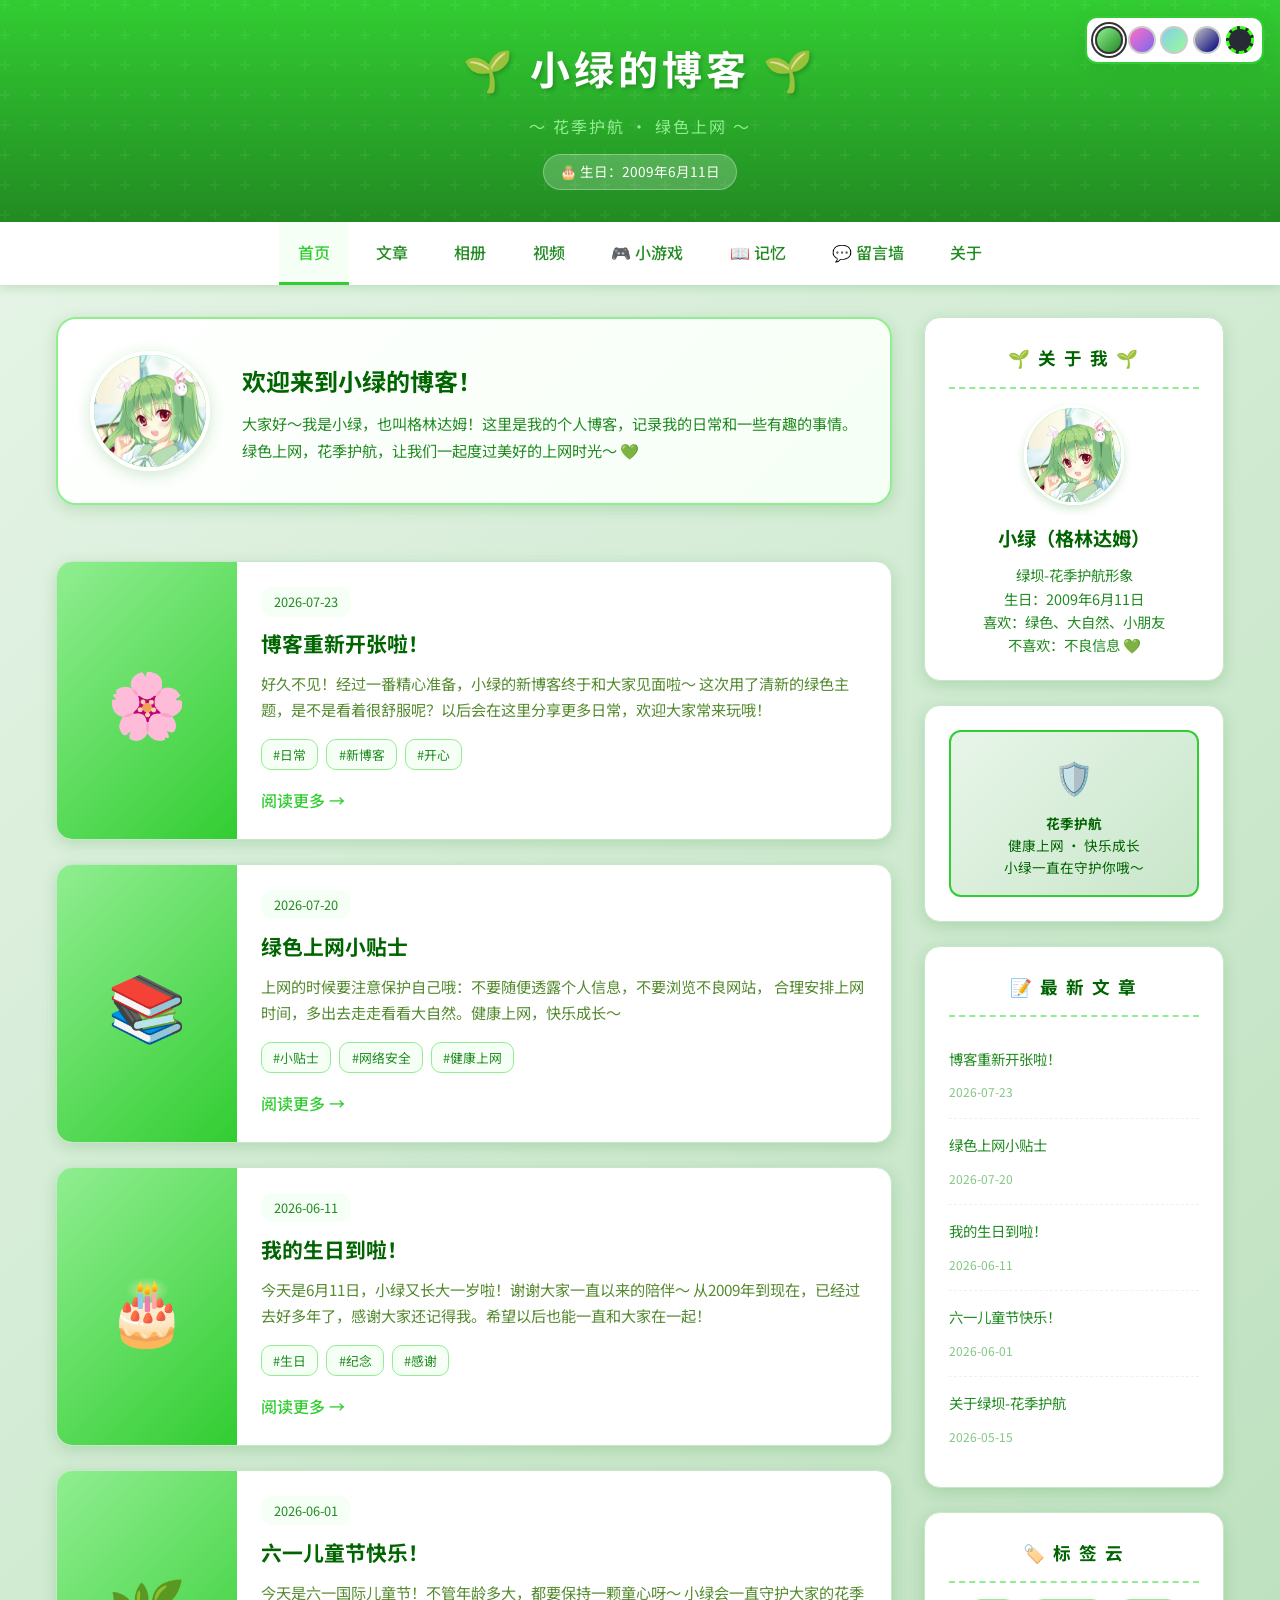
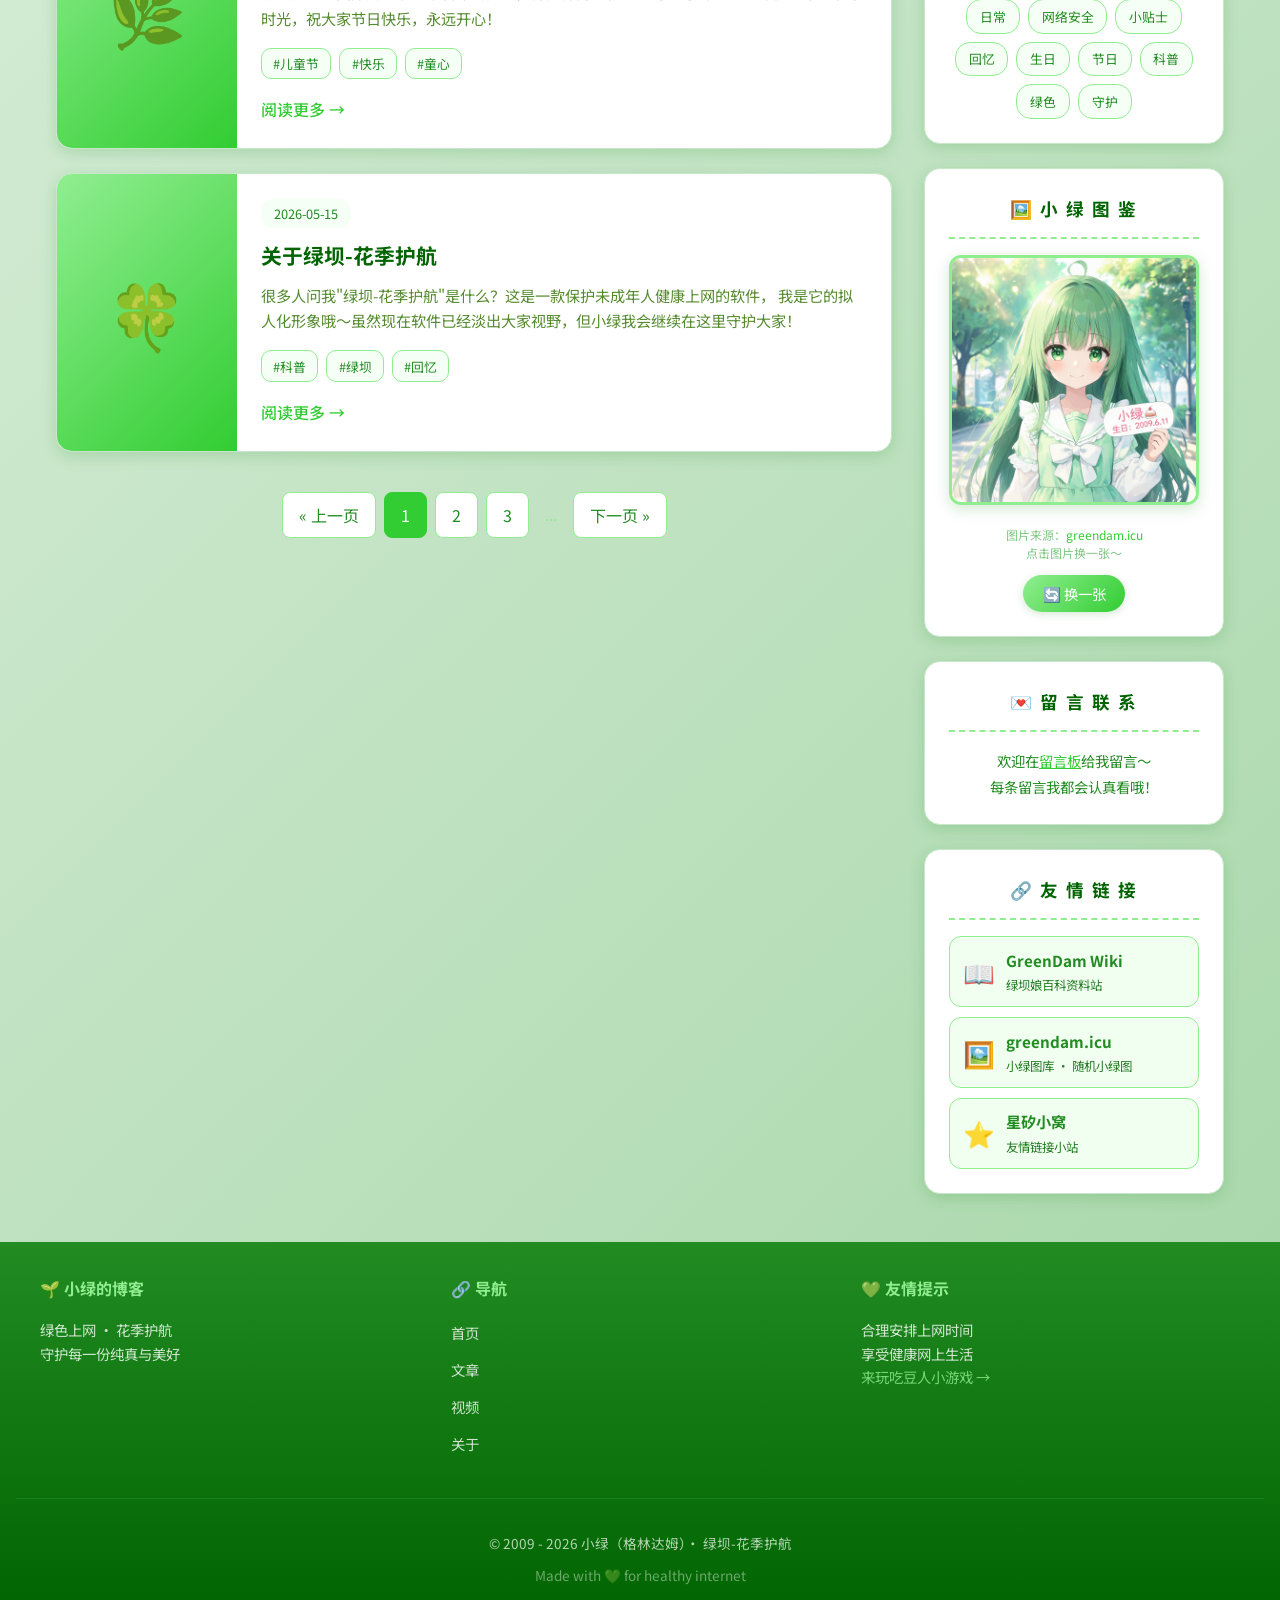
==== index.html @ 3784a228 "feat: 首页新增友情链接板块（GreenDam Wiki / greendam.icu / 星矽小窝） - index.html 侧栏新增「🔗 友情链接」widget，卡片式展示（图标+名称+简介" ====
<!DOCTYPE html>
<html lang="zh-CN">
<head>
    <meta charset="UTF-8">
    <meta name="viewport" content="width=device-width, initial-scale=1.0">
    <title>小绿的博客 - 花季护航</title>
    <link rel="preconnect" href="https://fonts.googleapis.com">
    <link rel="preconnect" href="https://fonts.gstatic.com" crossorigin>
    <link href="https://fonts.googleapis.com/css2?family=Noto+Sans+SC:wght@400;500;700&display=swap" rel="stylesheet">
    <link rel="stylesheet" href="css/style.css">
    <link rel="stylesheet" href="css/themes.css">
    <link rel="icon" href="data:image/svg+xml,<svg xmlns=%22http://www.w3.org/2000/svg%22 viewBox=%220 0 100 100%22><text y=%22.9em%22 font-size=%2290%22>🌱</text></svg>">
</head>
<body>
    <!-- 飘落叶子 -->
    <div class="leaves" id="leaves"></div>

    <!-- 头部 -->
    <header class="header">
        <div class="logo-container">
            <h1 class="logo-text">🌱 小绿的博客 🌱</h1>
            <p class="logo-sub">～ 花季护航 · 绿色上网 ～</p>
            <div class="birthday-badge">🎂 生日：2009年6月11日</div>
        </div>
    </header>

    <!-- 导航栏 -->
    <nav class="navbar" id="navbar">
        <div class="nav-container">
            <ul id="main-navbar">
                <li v-for="item in list" :key="item.id">
                    <a :href="item.url" :class="{ active: item.url === currentPage }" v-text ="item.title">加载中......</a>
                </li>
            </ul>
        </div>
    </nav>

    <!-- 主内容区 -->
    <main class="main-container">
        <div class="content">
            <!-- 欢迎横幅 -->
            <div class="welcome-banner">
                <div class="xiaolu-avatar">
                    <img src="img/xiaolu_avatar.jpg" alt="小绿头像" style="width: 100%; height: 100%; border-radius: 50%; object-fit: cover;">
                </div>
                <div class="welcome-text">
                    <h2>欢迎来到小绿的博客！</h2>
                    <p>大家好～我是小绿，也叫格林达姆！这里是我的个人博客，记录我的日常和一些有趣的事情。绿色上网，花季护航，让我们一起度过美好的上网时光～ <span class="heart">💚</span></p>
                </div>
            </div>

            <!-- 文章列表 -->
            <article class="post-card">
                <div class="post-thumbnail">🌸</div>
                <div class="post-content">
                    <span class="post-date">2026-07-23</span>
                    <h2 class="post-title">博客重新开张啦！</h2>
                    <p class="post-excerpt">
                        好久不见！经过一番精心准备，小绿的新博客终于和大家见面啦～
                        这次用了清新的绿色主题，是不是看着很舒服呢？以后会在这里分享更多日常，欢迎大家常来玩哦！
                    </p>
                    <div class="post-tags">
                        <span class="tag">#日常</span>
                        <span class="tag">#新博客</span>
                        <span class="tag">#开心</span>
                    </div>
                    <a href="articles.html" class="read-more">阅读更多 →</a>
                </div>
            </article>

            <article class="post-card">
                <div class="post-thumbnail">📚</div>
                <div class="post-content">
                    <span class="post-date">2026-07-20</span>
                    <h2 class="post-title">绿色上网小贴士</h2>
                    <p class="post-excerpt">
                        上网的时候要注意保护自己哦：不要随便透露个人信息，不要浏览不良网站，
                        合理安排上网时间，多出去走走看看大自然。健康上网，快乐成长～
                    </p>
                    <div class="post-tags">
                        <span class="tag">#小贴士</span>
                        <span class="tag">#网络安全</span>
                        <span class="tag">#健康上网</span>
                    </div>
                    <a href="articles.html" class="read-more">阅读更多 →</a>
                </div>
            </article>

            <article class="post-card">
                <div class="post-thumbnail">🎂</div>
                <div class="post-content">
                    <span class="post-date">2026-06-11</span>
                    <h2 class="post-title">我的生日到啦！</h2>
                    <p class="post-excerpt">
                        今天是6月11日，小绿又长大一岁啦！谢谢大家一直以来的陪伴～
                        从2009年到现在，已经过去好多年了，感谢大家还记得我。希望以后也能一直和大家在一起！
                    </p>
                    <div class="post-tags">
                        <span class="tag">#生日</span>
                        <span class="tag">#纪念</span>
                        <span class="tag">#感谢</span>
                    </div>
                    <a href="articles.html" class="read-more">阅读更多 →</a>
                </div>
            </article>

            <article class="post-card">
                <div class="post-thumbnail">🌿</div>
                <div class="post-content">
                    <span class="post-date">2026-06-01</span>
                    <h2 class="post-title">六一儿童节快乐！</h2>
                    <p class="post-excerpt">
                        今天是六一国际儿童节！不管年龄多大，都要保持一颗童心呀～
                        小绿会一直守护大家的花季时光，祝大家节日快乐，永远开心！
                    </p>
                    <div class="post-tags">
                        <span class="tag">#儿童节</span>
                        <span class="tag">#快乐</span>
                        <span class="tag">#童心</span>
                    </div>
                    <a href="articles.html" class="read-more">阅读更多 →</a>
                </div>
            </article>

            <article class="post-card">
                <div class="post-thumbnail">🍀</div>
                <div class="post-content">
                    <span class="post-date">2026-05-15</span>
                    <h2 class="post-title">关于绿坝-花季护航</h2>
                    <p class="post-excerpt">
                        很多人问我"绿坝-花季护航"是什么？这是一款保护未成年人健康上网的软件，
                        我是它的拟人化形象哦～虽然现在软件已经淡出大家视野，但小绿我会继续在这里守护大家！
                    </p>
                    <div class="post-tags">
                        <span class="tag">#科普</span>
                        <span class="tag">#绿坝</span>
                        <span class="tag">#回忆</span>
                    </div>
                    <a href="articles.html" class="read-more">阅读更多 →</a>
                </div>
            </article>

            <!-- 分页 -->
            <div class="pagination">
                <a href="articles.html" class="page-link">« 上一页</a>
                <a href="articles.html" class="page-link active">1</a>
                <a href="articles.html" class="page-link">2</a>
                <a href="articles.html" class="page-link">3</a>
                <span class="page-dots">...</span>
                <a href="articles.html" class="page-link">下一页 »</a>
            </div>
        </div>

        <!-- 侧边栏 -->
        <aside class="sidebar">
            <!-- 个人信息 -->
            <div class="sidebar-widget">
                <h3 class="widget-title">🌱 关 于 我 🌱</h3>
                <div class="profile-avatar">
                    <img src="img/xiaolu_avatar.jpg" alt="小绿头像" style="width: 100%; height: 100%; border-radius: 50%; object-fit: cover;">
                </div>
                <p class="profile-name">小绿（格林达姆）</p>
                <p class="profile-bio">
                    绿坝-花季护航形象<br>
                    生日：2009年6月11日<br>
                    喜欢：绿色、大自然、小朋友<br>
                    不喜欢：不良信息 <span class="heart">💚</span>
                </p>
            </div>

            <!-- 花季护航提示 -->
            <div class="sidebar-widget">
                <div class="guardian-box">
                    <div class="icon">🛡️</div>
                    <p>
                        <strong>花季护航</strong><br>
                        健康上网 · 快乐成长<br>
                        小绿一直在守护你哦～
                    </p>
                </div>
            </div>

            <!-- 最新文章 -->
            <div class="sidebar-widget">
                <h3 class="widget-title">📝 最 新 文 章</h3>
                <ul class="latest-posts">
                    <li>
                        <a href="articles.html">博客重新开张啦！</a>
                        <span class="latest-date">2026-07-23</span>
                    </li>
                    <li>
                        <a href="articles.html">绿色上网小贴士</a>
                        <span class="latest-date">2026-07-20</span>
                    </li>
                    <li>
                        <a href="articles.html">我的生日到啦！</a>
                        <span class="latest-date">2026-06-11</span>
                    </li>
                    <li>
                        <a href="articles.html">六一儿童节快乐！</a>
                        <span class="latest-date">2026-06-01</span>
                    </li>
                    <li>
                        <a href="articles.html">关于绿坝-花季护航</a>
                        <span class="latest-date">2026-05-15</span>
                    </li>
                </ul>
            </div>

            <!-- 标签云 -->
            <div class="sidebar-widget">
                <h3 class="widget-title">🏷️ 标 签 云</h3>
                <div class="tag-cloud">
                    <a href="articles.html" class="tag-item">日常</a>
                    <a href="articles.html" class="tag-item">网络安全</a>
                    <a href="articles.html" class="tag-item">小贴士</a>
                    <a href="articles.html" class="tag-item">回忆</a>
                    <a href="articles.html" class="tag-item">生日</a>
                    <a href="articles.html" class="tag-item">节日</a>
                    <a href="articles.html" class="tag-item">科普</a>
                    <a href="gallery.html" class="tag-item">绿色</a>
                    <a href="about.html" class="tag-item">守护</a>
                </div>
            </div>

            <!-- 随机小绿图片 -->
            <div class="sidebar-widget">
                <h3 class="widget-title">🖼️ 小 绿 图 鉴</h3>
                <div class="random-image-container">
                    <img id="randomXiaoluImage" src="img/gallery/xiaolu_avatar.jpg" alt="随机小绿图片" class="random-image">
                    <p id="imageInfo" class="image-info"></p>
                    <p class="image-hint">图片来源：<a href="https://greendam.icu/" target="_blank" rel="noopener">greendam.icu</a><br>点击图片换一张～</p>
                    <button id="refreshImageBtn" class="refresh-btn">🔄 换一张</button>
                </div>
            </div>

            <!-- 联系方式 -->
            <div class="sidebar-widget">
                <h3 class="widget-title">💌 留 言 联 系</h3>
                <p style="text-align: center; font-size: 0.9rem; color: var(--green-deep);">
                    欢迎在<a href="rumors.html" style="color: var(--green-main);">留言板</a>给我留言～<br>
                    每条留言我都会认真看哦！
                </p>
            </div>

            <!-- 友情链接 -->
            <div class="sidebar-widget">
                <h3 class="widget-title">🔗 友 情 链 接</h3>
                <div class="friend-links">
                    <a href="https://greendam.fandom.com/zh/wiki/Greendam_Wiki" target="_blank" rel="noopener" class="friend-link-card">
                        <span class="friend-link-icon">📖</span>
                        <span class="friend-link-info">
                            <span class="friend-link-name">GreenDam Wiki</span>
                            <span class="friend-link-desc">绿坝娘百科资料站</span>
                        </span>
                    </a>
                    <a href="https://greendam.icu/" target="_blank" rel="noopener" class="friend-link-card">
                        <span class="friend-link-icon">🖼️</span>
                        <span class="friend-link-info">
                            <span class="friend-link-name">greendam.icu</span>
                            <span class="friend-link-desc">小绿图库 · 随机小绿图</span>
                        </span>
                    </a>
                    <a href="https://www.xnmoe.com/" target="_blank" rel="noopener" class="friend-link-card">
                        <span class="friend-link-icon">⭐</span>
                        <span class="friend-link-info">
                            <span class="friend-link-name">星矽小窝</span>
                            <span class="friend-link-desc">友情链接小站</span>
                        </span>
                    </a>
                </div>
            </div>
        </aside>
    </main>

    <!-- 页脚 -->
    <footer class="footer">
        <div class="footer-content">
            <div class="footer-section">
                <h4>🌱 小绿的博客</h4>
                <p>
                    绿色上网 · 花季护航<br>
                    守护每一份纯真与美好
                </p>
            </div>
            <div class="footer-section">
                <h4>🔗 导航</h4>
                <ul>
                    <li><a href="index.html">首页</a></li>
                    <li><a href="articles.html">文章</a></li>
                    <li><a href="video.html">视频</a></li>                    <li><a href="about.html">关于</a></li>
                </ul>
            </div>
            <div class="footer-section">
                <h4>💚 友情提示</h4>
                <p>
                    合理安排上网时间<br>
                    享受健康网上生活<br>
                    <a href="game.html" style="color: var(--green-light);">来玩吃豆人小游戏 →</a>
                </p>
            </div>
        </div>
        <div class="footer-bottom">
            <p>© 2009 - 2026 小绿（格林达姆）· 绿坝-花季护航</p>
            <p style="margin-top: 0.5rem; opacity: 0.6;">Made with 💚 for healthy internet</p>
        </div>
    </footer>

    <script src="js/themes/green.js"></script>
    <script src="js/themes/vaporwave.js"></script>
    <script src="js/themes/frutiger.js"></script>
    <script src="js/themes/win98.js"></script>
    <script src="js/themes/pixel.js"></script>
    <script src="js/theme-manager.js"></script>
    <script src="js/script.js"></script>

    <script src="js/vue-v3.5.40.js">
        // vue.min.js
    </script>
    <script src="js/navbar.js">
        //引入navbar.js
    </script>
</body>
</html>
---- css/style.css ----
/* 小绿（绿坝娘）风格博客样式 */
:root {
    --green-light: #90EE90;
    --green-main: #32CD32;
    --green-deep: #228B22;
    --green-dark: #006400;
    --pink-accent: #FFB6C1;
    --cream: #F5FFF5;
    --white: #FFFFFF;
    --shadow: rgba(34, 139, 34, 0.2);
}

* {
    margin: 0;
    padding: 0;
    box-sizing: border-box;
    /* 移动端点按元素时不再闪半透明白色高亮（避免"点击变白"的错觉） */
    -webkit-tap-highlight-color: transparent;
}

body {
    font-family: 'Noto Sans SC', 'Microsoft YaHei', sans-serif;
    background: linear-gradient(135deg, #E8F5E9 0%, #C8E6C9 50%, #A5D6A7 100%);
    min-height: 100vh;
    color: #2E7D32;
    line-height: 1.8;
}

/* 飘落的叶子动画 */
.leaves {
    position: fixed;
    top: 0;
    left: 0;
    width: 100%;
    height: 100%;
    pointer-events: none;
    overflow: hidden;
    z-index: 0;
}

.leaf {
    position: absolute;
    font-size: 20px;
    animation: falling linear infinite;
    opacity: 0.6;
}

@keyframes falling {
    0% {
        transform: translateY(-100px) rotate(0deg);
        opacity: 0;
    }
    10% {
        opacity: 0.6;
    }
    90% {
        opacity: 0.6;
    }
    100% {
        transform: translateY(100vh) rotate(360deg);
        opacity: 0;
    }
}

/* 头部 */
.header {
    background: linear-gradient(180deg, var(--green-main) 0%, var(--green-deep) 100%);
    padding: 2rem 1rem;
    text-align: center;
    position: relative;
    box-shadow: 0 4px 20px var(--shadow);
}

.header::before {
    content: '';
    position: absolute;
    top: 0;
    left: 0;
    right: 0;
    bottom: 0;
    background: url("data:image/svg+xml,%3Csvg width='60' height='60' viewBox='0 0 60 60' xmlns='http://www.w3.org/2000/svg'%3E%3Cg fill='none' fill-rule='evenodd'%3E%3Cg fill='%23ffffff' fill-opacity='0.05'%3E%3Cpath d='M36 34v-4h-2v4h-4v2h4v4h2v-4h4v-2h-4zm0-30V0h-2v4h-4v2h4v4h2V6h4V4h-4zM6 34v-4H4v4H0v2h4v4h2v-4h4v-2H6zM6 4V0H4v4H0v2h4v4h2V6h4V4H6z'/%3E%3C/g%3E%3C/g%3E%3C/svg%3E");
    pointer-events: none;
}

.logo-container {
    position: relative;
    z-index: 1;
}

.logo-text {
    font-size: 2.5rem;
    font-weight: bold;
    color: white;
    text-shadow: 2px 2px 4px rgba(0,0,0,0.2);
    letter-spacing: 4px;
}

.logo-sub {
    font-size: 1rem;
    color: var(--green-light);
    margin-top: 0.5rem;
    letter-spacing: 2px;
}

.birthday-badge {
    display: inline-block;
    background: rgba(255,255,255,0.2);
    padding: 0.3rem 1rem;
    border-radius: 20px;
    margin-top: 0.8rem;
    font-size: 0.85rem;
    color: white;
    border: 1px solid rgba(255,255,255,0.3);
}

/* 导航栏 */
.navbar {
    background: var(--white);
    box-shadow: 0 2px 10px var(--shadow);
    position: sticky;
    top: 0;
    z-index: 100;
}

.nav-container {
    max-width: 1200px;
    margin: 0 auto;
    padding: 0 1rem;
}

.nav-container ul {
    list-style: none;
    display: flex;
    flex-wrap: wrap;
    justify-content: center;
    gap: 0.5rem;
}

.nav-container li a {
    display: block;
    padding: 1rem 1.2rem;
    color: var(--green-deep);
    text-decoration: none;
    font-weight: 500;
    transition: all 0.3s;
    border-bottom: 3px solid transparent;
}

.nav-container li a:hover,
.nav-container li a.active {
    color: var(--green-main);
    background: var(--cream);
    border-bottom-color: var(--green-main);
}

/* 主容器 */
.main-container {
    max-width: 1200px;
    margin: 2rem auto;
    padding: 0 1rem;
    display: grid;
    grid-template-columns: 1fr 300px;
    gap: 2rem;
    position: relative;
    z-index: 1;
}

/* 欢迎横幅 */
.welcome-banner {
    background: linear-gradient(135deg, var(--white) 0%, var(--cream) 100%);
    border-radius: 20px;
    padding: 2rem;
    margin-bottom: 2rem;
    box-shadow: 0 4px 15px var(--shadow);
    border: 2px solid var(--green-light);
    display: flex;
    align-items: center;
    gap: 2rem;
}

.xiaolu-avatar {
    width: 120px;
    height: 120px;
    flex-shrink: 0;
    background: linear-gradient(135deg, var(--green-light), var(--green-main));
    border-radius: 50%;
    display: flex;
    align-items: center;
    justify-content: center;
    font-size: 4rem;
    border: 4px solid white;
    box-shadow: 0 4px 15px var(--shadow);
    animation: bounce 2s ease-in-out infinite;
}

@keyframes bounce {
    0%, 100% { transform: translateY(0); }
    50% { transform: translateY(-10px); }
}

.welcome-text h2 {
    color: var(--green-dark);
    font-size: 1.5rem;
    margin-bottom: 0.5rem;
}

.welcome-text p {
    color: var(--green-deep);
    font-size: 0.95rem;
}

/* 文章卡片 */
.content {
    display: flex;
    flex-direction: column;
    gap: 1.5rem;
}

.post-card {
    background: var(--white);
    border-radius: 16px;
    overflow: hidden;
    box-shadow: 0 4px 15px var(--shadow);
    transition: all 0.3s;
    border: 1px solid #C8E6C9;
    display: flex;
}

.post-card:hover {
    transform: translateY(-5px);
    box-shadow: 0 8px 25px var(--shadow);
    border-color: var(--green-main);
}

.post-thumbnail {
    width: 180px;
    flex-shrink: 0;
    background: linear-gradient(135deg, var(--green-light), var(--green-main));
    display: flex;
    align-items: center;
    justify-content: center;
    font-size: 4rem;
    position: relative;
}

.post-content {
    padding: 1.5rem;
    flex: 1;
}

.post-date {
    display: inline-block;
    background: var(--cream);
    color: var(--green-deep);
    padding: 0.2rem 0.8rem;
    border-radius: 12px;
    font-size: 0.8rem;
    margin-bottom: 0.8rem;
}

.post-title {
    font-size: 1.3rem;
    color: var(--green-dark);
    margin-bottom: 0.8rem;
    line-height: 1.4;
}

.post-excerpt {
    color: #558B2F;
    font-size: 0.95rem;
    margin-bottom: 1rem;
    line-height: 1.7;
}

.post-tags {
    display: flex;
    flex-wrap: wrap;
    gap: 0.5rem;
    margin-bottom: 1rem;
}

.tag {
    background: var(--cream);
    color: var(--green-deep);
    padding: 0.2rem 0.7rem;
    border-radius: 10px;
    font-size: 0.8rem;
    border: 1px solid var(--green-light);
}

.read-more {
    display: inline-block;
    color: var(--green-main);
    text-decoration: none;
    font-weight: 500;
    transition: all 0.3s;
}

.read-more:hover {
    color: var(--green-deep);
    transform: translateX(5px);
}

/* 侧边栏 */
.sidebar {
    display: flex;
    flex-direction: column;
    gap: 1.5rem;
}

.sidebar-widget {
    background: var(--white);
    border-radius: 16px;
    padding: 1.5rem;
    box-shadow: 0 4px 15px var(--shadow);
    border: 1px solid #C8E6C9;
}

.widget-title {
    color: var(--green-dark);
    font-size: 1.1rem;
    margin-bottom: 1rem;
    padding-bottom: 0.8rem;
    border-bottom: 2px dashed var(--green-light);
    text-align: center;
    letter-spacing: 2px;
}

/* 个人信息 */
.profile-avatar {
    width: 100px;
    height: 100px;
    margin: 0 auto 1rem;
    background: linear-gradient(135deg, var(--green-light), var(--green-main));
    border-radius: 50%;
    display: flex;
    align-items: center;
    justify-content: center;
    font-size: 3rem;
    border: 3px solid white;
    box-shadow: 0 4px 10px var(--shadow);
}

.profile-name {
    text-align: center;
    font-size: 1.2rem;
    font-weight: bold;
    color: var(--green-dark);
    margin-bottom: 0.5rem;
}

.profile-bio {
    text-align: center;
    font-size: 0.9rem;
    color: var(--green-deep);
    line-height: 1.6;
}

/* 最新文章 */
.latest-posts {
    list-style: none;
}

.latest-posts li {
    padding: 0.8rem 0;
    border-bottom: 1px dashed #E8F5E9;
}

.latest-posts li:last-child {
    border-bottom: none;
}

.latest-posts a {
    color: var(--green-deep);
    text-decoration: none;
    font-size: 0.9rem;
    display: block;
    margin-bottom: 0.3rem;
    transition: color 0.3s;
}

.latest-posts a:hover {
    color: var(--green-main);
}

.latest-date {
    font-size: 0.75rem;
    color: #81C784;
}

/* 标签云 */
.tag-cloud {
    display: flex;
    flex-wrap: wrap;
    gap: 0.5rem;
    justify-content: center;
}

.tag-item {
    background: var(--cream);
    color: var(--green-deep);
    padding: 0.3rem 0.8rem;
    border-radius: 15px;
    font-size: 0.8rem;
    text-decoration: none;
    border: 1px solid var(--green-light);
    transition: all 0.3s;
}

.tag-item:hover {
    background: var(--green-main);
    color: white;
    transform: scale(1.05);
}

/* 标签选中态（点击后保持），深底主题在 themes.css 中另有适配 */
.tag-item.active {
    background: var(--green-main);
    color: white;
}

/* 绿坝护航提示 */
.guardian-box {
    background: linear-gradient(135deg, #E8F5E9, #C8E6C9);
    border-radius: 12px;
    padding: 1rem;
    text-align: center;
    border: 2px solid var(--green-main);
}

.guardian-box p {
    font-size: 0.85rem;
    color: var(--green-dark);
    line-height: 1.6;
}

.guardian-box .icon {
    font-size: 2rem;
    margin-bottom: 0.5rem;
}

/* 页脚 */
.footer {
    background: linear-gradient(180deg, var(--green-deep) 0%, var(--green-dark) 100%);
    color: white;
    padding: 2rem 1rem;
    margin-top: 3rem;
}

.footer-content {
    max-width: 1200px;
    margin: 0 auto;
    display: grid;
    grid-template-columns: repeat(auto-fit, minmax(200px, 1fr));
    gap: 2rem;
}

.footer-section h4 {
    margin-bottom: 1rem;
    color: var(--green-light);
}

.footer-section p {
    font-size: 0.9rem;
    opacity: 0.8;
    line-height: 1.6;
}

.footer-section ul {
    list-style: none;
}

.footer-section ul li {
    margin-bottom: 0.5rem;
}

.footer-section a {
    color: rgba(255,255,255,0.8);
    text-decoration: none;
    font-size: 0.9rem;
    transition: color 0.3s;
}

.footer-section a:hover {
    color: var(--green-light);
}

.footer-bottom {
    text-align: center;
    padding-top: 2rem;
    margin-top: 2rem;
    border-top: 1px solid rgba(255,255,255,0.1);
    font-size: 0.85rem;
    opacity: 0.7;
}

/* 分页 */
.pagination {
    display: flex;
    justify-content: center;
    gap: 0.5rem;
    margin-top: 1rem;
    flex-wrap: wrap;
}

.page-link {
    display: inline-block;
    padding: 0.5rem 1rem;
    background: var(--white);
    color: var(--green-deep);
    text-decoration: none;
    border-radius: 8px;
    border: 1px solid var(--green-light);
    transition: all 0.3s;
}

.page-link:hover,
.page-link.active {
    background: var(--green-main);
    color: white;
    border-color: var(--green-main);
}

.page-link.disabled {
    opacity: 0.4;
    cursor: not-allowed;
    pointer-events: none;
}

.page-dots {
    padding: 0.5rem;
    color: var(--green-light);
}

/* 响应式 */
@media (max-width: 900px) {
    .main-container {
        grid-template-columns: 1fr;
    }

    .welcome-banner {
        flex-direction: column;
        text-align: center;
    }

    .post-card {
        flex-direction: column;
    }

    .post-thumbnail {
        width: 100%;
        height: 150px;
    }

    .logo-text {
        font-size: 1.8rem;
    }

    /* 移动端导航栏优化，减小padding避免占满屏幕 */
    .nav-container {
        padding: 0 0.5rem;
    }

    .nav-container ul {
        gap: 0.25rem;
    }

    .nav-container li a {
        padding: 0.6rem 0.7rem;
        font-size: 0.9rem;
    }
}

/* 小屏手机进一步优化 */
@media (max-width: 480px) {
    .nav-container li a {
        padding: 0.5rem 0.5rem;
        font-size: 0.85rem;
    }

    .nav-container ul {
        gap: 0.15rem;
    }
}

/* 爱心动画 */
.heart {
    color: var(--pink-accent);
    animation: heartbeat 1.5s ease-in-out infinite;
}

@keyframes heartbeat {
    0%, 100% { transform: scale(1); }
    50% { transform: scale(1.1); }
}

/* 随机小绿图片组件 */
.random-image-container {
    text-align: center;
}

.random-image {
    width: 100%;
    border-radius: 12px;
    border: 3px solid var(--green-light);
    box-shadow: 0 4px 15px var(--shadow);
    transition: all 0.3s ease;
    margin-bottom: 0.8rem;
}

.random-image:hover {
    border-color: var(--green-main);
    transform: scale(1.02);
    box-shadow: 0 6px 20px var(--shadow);
}

.image-info {
    font-size: 0.8rem;
    color: var(--green-deep);
    margin-bottom: 0.5rem;
    padding: 0.3rem 0.6rem;
    background: var(--cream);
    border-radius: 8px;
    border: 1px solid var(--green-light);
}

.image-info:empty {
    display: none;
}

.image-hint {
    font-size: 0.75rem;
    color: #81C784;
    margin-bottom: 0.8rem;
    line-height: 1.5;
}

.image-hint a {
    color: var(--green-main);
    text-decoration: none;
}

.image-hint a:hover {
    text-decoration: underline;
}

.refresh-btn {
    background: linear-gradient(135deg, var(--green-light), var(--green-main));
    color: white;
    border: none;
    padding: 0.5rem 1.2rem;
    border-radius: 20px;
    cursor: pointer;
    font-size: 0.9rem;
    font-family: inherit;
    transition: all 0.3s;
    box-shadow: 0 2px 8px var(--shadow);
}

.refresh-btn:hover {
    transform: translateY(-2px);
    box-shadow: 0 4px 12px var(--shadow);
    background: linear-gradient(135deg, var(--green-main), var(--green-deep));
}

.refresh-btn:active {
    transform: translateY(0);
}

/* 友情链接 */
.friend-links {
    display: flex;
    flex-direction: column;
    gap: 0.6rem;
}

.friend-link-card {
    display: flex;
    align-items: center;
    gap: 0.7rem;
    padding: 0.6rem 0.8rem;
    border-radius: 12px;
    background: var(--green-bg, #f0fff0);
    border: 1px solid var(--green-light, #90EE90);
    text-decoration: none;
    transition: transform 0.25s ease, box-shadow 0.25s ease, border-color 0.25s ease;
}

.friend-link-card:hover {
    transform: translateY(-2px);
    box-shadow: 0 4px 12px rgba(50, 205, 50, 0.25);
    border-color: var(--green-main, #32CD32);
}

.friend-link-icon {
    font-size: 1.6rem;
    flex-shrink: 0;
}

.friend-link-info {
    display: flex;
    flex-direction: column;
    min-width: 0;
}

.friend-link-name {
    font-weight: bold;
    font-size: 0.95rem;
    color: var(--green-deep, #228B22);
}

.friend-link-desc {
    font-size: 0.78rem;
    color: var(--green-dark, #2E8B57);
    opacity: 0.85;
    white-space: nowrap;
    overflow: hidden;
    text-overflow: ellipsis;
}
---- css/themes.css ----
/* ============================================================
   多主题切换系统 - 全站覆盖版
   支持：经典绿 / 蒸汽波 / Frutiger Aero / Win98 / 像素风
   ============================================================ */

/* 全局平滑过渡 */
* {
    transition: background-color 0.4s ease, color 0.3s ease, border-color 0.3s ease, box-shadow 0.3s ease;
}

/* ========================================
   主题1：蒸汽波 Vaporwave
   粉紫霓虹、落日渐变、复古电子感、网格地面
   ======================================== */
body.theme-vaporwave {
    background: linear-gradient(180deg,
        #0a0015 0%,
        #1a0533 15%,
        #4a1060 30%,
        #ff6b9d 50%,
        #ffa07a 65%,
        #ffd700 80%,
        #1a0533 100%
    );
    background-attachment: fixed;
    color: #ff6ec7;
    --green-light: #ff9ee6;
    --green-main: #ff6ec7;
    --green-deep: #c44dff;
    --green-dark: #7b2d9e;
    --pink-accent: #00f5ff;
    --cream: #1a0a2e;
    --white: #2d1b4e;
    --shadow: rgba(255, 110, 199, 0.4);
}

/* 蒸汽波落日 - 大太阳 */
body.theme-vaporwave::before {
    content: '';
    position: fixed;
    top: 12%;
    left: 50%;
    transform: translateX(-50%);
    width: 280px;
    height: 280px;
    border-radius: 50%;
    background: linear-gradient(180deg,
        #ffd700 0%,
        #ffa07a 40%,
        #ff6b9d 55%,
        #ff6b9d 55%,
        #4a1060 56%, #4a1060 60%,
        #ff6b9d 61%, #ff6b9d 65%,
        #4a1060 66%, #4a1060 70%,
        #ff6b9d 71%, #ff6b9d 75%,
        #4a1060 76%
    );
    z-index: 0;
    pointer-events: none;
    opacity: 0.55;
}

/* 蒸汽波网格地面 */
body.theme-vaporwave::after {
    content: '';
    position: fixed;
    bottom: 0;
    left: 0;
    right: 0;
    height: 40%;
    background:
        linear-gradient(180deg, transparent 0%, rgba(0, 245, 255, 0.05) 20%, rgba(0, 245, 255, 0.12) 100%),
        repeating-linear-gradient(90deg, transparent, transparent 49px, rgba(0, 245, 255, 0.25) 50px),
        repeating-linear-gradient(0deg, transparent, transparent 29px, rgba(255, 110, 199, 0.15) 30px);
    transform: perspective(500px) rotateX(60deg);
    transform-origin: bottom center;
    z-index: 0;
    pointer-events: none;
    mask-image: linear-gradient(180deg, transparent 0%, black 30%);
    -webkit-mask-image: linear-gradient(180deg, transparent 0%, black 30%);
}

body.theme-vaporwave .header {
    background: linear-gradient(180deg, rgba(123, 45, 158, 0.9) 0%, rgba(26, 10, 46, 0.95) 100%);
    border-bottom: 2px solid #ff6ec7;
}

body.theme-vaporwave .header::before {
    background-image: url("data:image/svg+xml,%3Csvg width='40' height='40' viewBox='0 0 40 40' xmlns='http://www.w3.org/2000/svg'%3E%3Cg fill='%2300f5ff' fill-opacity='0.08'%3E%3Cpath d='M0 20h40M20 0v40' stroke='%2300f5ff' stroke-width='0.5'/%3E%3C/g%3E%3C/svg%3E");
    animation: glitch 3s infinite;
}

@keyframes glitch {
    0%, 90%, 100% { transform: translate(0); }
    92% { transform: translate(-2px, 2px); }
    94% { transform: translate(2px, -2px); }
    96% { transform: translate(-1px, -1px); }
    98% { transform: translate(1px, 1px); }
}

body.theme-vaporwave .navbar {
    background: rgba(45, 27, 78, 0.95);
    backdrop-filter: blur(10px);
    border-bottom: 2px solid #ff6ec7;
}

body.theme-vaporwave .nav-container li a {
    color: #ff9ee6;
    border-bottom: 3px solid transparent;
}

body.theme-vaporwave .nav-container li a:hover,
body.theme-vaporwave .nav-container li a.active {
    color: #00f5ff;
    background: rgba(255, 110, 199, 0.1);
    border-bottom-color: #00f5ff;
    text-shadow: 0 0 10px #00f5ff;
}

/* 通用卡片/容器 - 蒸汽波 */
body.theme-vaporwave .post-card,
body.theme-vaporwave .sidebar-widget,
body.theme-vaporwave .memory-card,
body.theme-vaporwave .rumor-card,
body.theme-vaporwave .video-card,
body.theme-vaporwave .about-card,
body.theme-vaporwave .welcome-banner,
body.theme-vaporwave .game-container,
body.theme-vaporwave .score-board,
body.theme-vaporwave .game-controls,
body.theme-vaporwave .game-message,
body.theme-vaporwave .local-form,
body.theme-vaporwave .local-messages,
body.theme-vaporwave .memory-intro,
body.theme-vaporwave .gallery-info {
    background: rgba(45, 27, 78, 0.9);
    border: 1px solid #ff6ec7;
    backdrop-filter: blur(5px);
}

body.theme-vaporwave .post-card:hover,
body.theme-vaporwave .video-card:hover,
body.theme-vaporwave .memory-card:hover {
    border-color: #00f5ff;
    box-shadow: 0 0 30px rgba(0, 245, 255, 0.3);
}

body.theme-vaporwave .post-title,
body.theme-vaporwave .widget-title,
body.theme-vaporwave .welcome-text h2,
body.theme-vaporwave .profile-name,
body.theme-vaporwave .memory-title,
body.theme-vaporwave .video-title {
    color: #00f5ff;
    text-shadow: 0 0 10px rgba(0, 245, 255, 0.5);
}

body.theme-vaporwave .post-date,
body.theme-vaporwave .tag,
body.theme-vaporwave .page-link,
body.theme-vaporwave .memory-date {
    background: rgba(123, 45, 158, 0.5);
    color: #ff9ee6;
    border-color: #ff6ec7;
}

body.theme-vaporwave .post-excerpt,
body.theme-vaporwave .profile-bio,
body.theme-vaporwave .memory-content,
body.theme-vaporwave .rumor-content,
body.theme-vaporwave .welcome-text p,
body.theme-vaporwave .info-value,
body.theme-vaporwave .local-message-content,
body.theme-vaporwave .video-description,
body.theme-vaporwave .sidebar-widget p {
    color: #d4a5ff;
}

body.theme-vaporwave .info-label,
body.theme-vaporwave .memory-tag,
body.theme-vaporwave .local-message-author,
body.theme-vaporwave .video-views {
    color: #ff9ee6;
}

body.theme-vaporwave .footer {
    background: linear-gradient(180deg, #7b2d9e 0%, #1a0a2e 100%);
    border-top: 3px solid #00f5ff;
}

body.theme-vaporwave .logo-text {
    font-family: 'Courier New', monospace;
    text-shadow: 3px 3px 0 #00f5ff, -1px -1px 0 #ff6ec7;
}

body.theme-vaporwave .guardian-box {
    background: rgba(123, 45, 158, 0.3);
    border-color: #ff6ec7;
}
body.theme-vaporwave .guardian-box p,
body.theme-vaporwave .guardian-box strong { color: #d4a5ff; }

body.theme-vaporwave .post-thumbnail,
body.theme-vaporwave .xiaolu-avatar,
body.theme-vaporwave .profile-avatar {
    background: linear-gradient(135deg, #ff6ec7, #7b68ee);
    border-color: #00f5ff;
}

body.theme-vaporwave .tag-item,
body.theme-vaporwave .refresh-btn,
body.theme-vaporwave .submit-btn,
body.theme-vaporwave .game-btn,
body.theme-vaporwave .mobile-btn {
    background: rgba(123, 45, 158, 0.6);
    color: #ff9ee6;
    border: 1px solid #ff6ec7;
}

body.theme-vaporwave .tag-item:hover,
body.theme-vaporwave .refresh-btn:hover,
body.theme-vaporwave .submit-btn:hover,
body.theme-vaporwave .game-btn:hover {
    background: #ff6ec7;
    color: #1a0a2e;
    box-shadow: 0 0 15px rgba(255, 110, 199, 0.5);
}

body.theme-vaporwave .tag-item.active {
    background: #ff6ec7;
    color: #1a0a2e;
    box-shadow: 0 0 15px rgba(255, 110, 199, 0.5);
}

body.theme-vaporwave .latest-posts a { color: #d4a5ff; }
body.theme-vaporwave .latest-posts a:hover { color: #00f5ff; text-shadow: 0 0 8px #00f5ff; }
body.theme-vaporwave .latest-date { color: #ff6ec7; }
body.theme-vaporwave .latest-posts li { border-bottom-color: rgba(255, 110, 199, 0.2); }
body.theme-vaporwave .birthday-badge { background: rgba(0, 245, 255, 0.15); border-color: #00f5ff; color: #00f5ff; }
body.theme-vaporwave .image-info { background: rgba(123, 45, 158, 0.4); border-color: #ff6ec7; color: #ff9ee6; }
body.theme-vaporwave .image-hint { color: #ff9ee6; }
body.theme-vaporwave .random-image { border-color: #ff6ec7; }
body.theme-vaporwave .local-message-item { background: rgba(123, 45, 158, 0.2); border-color: #ff6ec7; }
body.theme-vaporwave input, body.theme-vaporwave textarea {
    background: rgba(26, 10, 46, 0.8); color: #d4a5ff; border-color: #ff6ec7;
}
body.theme-vaporwave .code-template { background: rgba(0,0,0,0.5); color: #00f5ff; border-color: #ff6ec7; }
body.theme-vaporwave .control-hint { color: #d4a5ff; }
body.theme-vaporwave .key { background: rgba(123, 45, 158, 0.5); border-color: #ff6ec7; color: #ff9ee6; }
body.theme-vaporwave .gallery-grid img { border: 2px solid #ff6ec7; }
body.theme-vaporwave .video-embed iframe { border: 2px solid #ff6ec7; }
body.theme-vaporwave .read-more { color: #00f5ff; }
body.theme-vaporwave .heart { color: #ff6ec7; }
body.theme-vaporwave .github-link {
    display: inline-block;
    padding: 0.6rem 1.4rem;
    background: rgba(123, 45, 158, 0.6);
    color: #ff9ee6;
    border: 1px solid #ff6ec7;
    border-radius: 8px;
    text-decoration: none;
    font-weight: bold;
    transition: all 0.3s;
}
body.theme-vaporwave .github-link:hover {
    background: #ff6ec7;
    color: #1a0a2e;
    box-shadow: 0 0 15px rgba(255, 110, 199, 0.5);
}


/* ========================================
   主题2：Frutiger Aero
   Vista/Win7风格，毛玻璃、气泡、光泽按钮、自然渐变
   ======================================== */
body.theme-frutiger {
    background: linear-gradient(180deg, #87CEEB 0%, #B0E0E6 30%, #98FB98 70%, #90EE90 100%);
    background-attachment: fixed;
    color: #2E4A5E;
    --green-light: #98FB98;
    --green-main: #4ECDC4;
    --green-deep: #2E8B8B;
    --green-dark: #1a5256;
    --pink-accent: #FFB6C1;
    --cream: #f0f8ff;
    --white: rgba(255, 255, 255, 0.85);
    --shadow: rgba(0, 100, 150, 0.15);
}

/* Frutiger Aero 漂浮气泡 */
body.theme-frutiger::before {
    content: '';
    position: fixed;
    top: 0; left: 0; right: 0; bottom: 0;
    background:
        radial-gradient(circle at 10% 20%, rgba(255,255,255,0.35) 0%, transparent 8%),
        radial-gradient(circle at 80% 15%, rgba(255,255,255,0.3) 0%, transparent 6%),
        radial-gradient(circle at 30% 60%, rgba(173,216,230,0.4) 0%, transparent 10%),
        radial-gradient(circle at 70% 80%, rgba(152,251,152,0.35) 0%, transparent 8%),
        radial-gradient(circle at 50% 40%, rgba(255,255,255,0.25) 0%, transparent 5%),
        radial-gradient(circle at 90% 50%, rgba(255,255,255,0.3) 0%, transparent 7%),
        radial-gradient(circle at 20% 85%, rgba(135,206,235,0.35) 0%, transparent 9%),
        radial-gradient(circle at 60% 10%, rgba(255,255,255,0.2) 0%, transparent 4%);
    z-index: 0;
    pointer-events: none;
    animation: bubbles 25s ease-in-out infinite;
}

@keyframes bubbles {
    0%, 100% { transform: translateY(0); }
    50% { transform: translateY(-15px); }
}

body.theme-frutiger .header {
    background: linear-gradient(180deg, #4ECDC4 0%, #2E8B8B 100%);
    position: relative;
    overflow: hidden;
}

body.theme-frutiger .header::before {
    content: '';
    position: absolute;
    top: 0; left: 0; right: 0;
    height: 60%;
    background: linear-gradient(180deg, rgba(255,255,255,0.5) 0%, rgba(255,255,255,0) 100%);
    pointer-events: none;
}

body.theme-frutiger .header::after {
    content: '';
    position: absolute;
    bottom: 0; left: 0; right: 0;
    height: 35%;
    background: url("data:image/svg+xml,%3Csvg xmlns='http://www.w3.org/2000/svg' viewBox='0 0 1440 320'%3E%3Cpath fill='%23ffffff' fill-opacity='0.25' d='M0,160L48,170.7C96,181,192,203,288,192C384,181,480,139,576,138.7C672,139,768,181,864,186.7C960,192,1056,160,1152,138.7C1248,117,1344,107,1392,101.3L1440,96L1440,320L1392,320C1344,320,1248,320,1152,320C1056,320,960,320,864,320C768,320,672,320,576,320C480,320,384,320,288,320C192,320,96,320,48,320L0,320Z'%3E%3C/path%3E%3C/svg%3E") repeat-x bottom;
    background-size: cover;
    pointer-events: none;
}

body.theme-frutiger .navbar {
    background: rgba(255, 255, 255, 0.65);
    backdrop-filter: blur(25px) saturate(180%);
    -webkit-backdrop-filter: blur(25px) saturate(180%);
    border-bottom: 1px solid rgba(255, 255, 255, 0.9);
    box-shadow: 0 2px 20px rgba(0, 100, 150, 0.1);
}

body.theme-frutiger .nav-container li a {
    color: #2E4A5E;
    border-radius: 8px 8px 0 0;
    margin: 0 2px;
    padding: 0.8rem 1rem;
}

body.theme-frutiger .nav-container li a:hover,
body.theme-frutiger .nav-container li a.active {
    color: #fff;
    background: linear-gradient(180deg, #4ECDC4 0%, #2E8B8B 100%);
    border-bottom-color: transparent;
    box-shadow: 0 -2px 15px rgba(78, 205, 196, 0.5), inset 0 1px 0 rgba(255,255,255,0.4);
}

/* 通用卡片/容器 - Frutiger Aero 玻璃质感 */
body.theme-frutiger .post-card,
body.theme-frutiger .sidebar-widget,
body.theme-frutiger .memory-card,
body.theme-frutiger .rumor-card,
body.theme-frutiger .video-card,
body.theme-frutiger .about-card,
body.theme-frutiger .welcome-banner,
body.theme-frutiger .game-container,
body.theme-frutiger .score-board,
body.theme-frutiger .game-controls,
body.theme-frutiger .game-message,
body.theme-frutiger .local-form,
body.theme-frutiger .local-messages,
body.theme-frutiger .memory-intro,
body.theme-frutiger .gallery-info {
    background: rgba(255, 255, 255, 0.6);
    backdrop-filter: blur(20px) saturate(180%);
    -webkit-backdrop-filter: blur(20px) saturate(180%);
    border: 1px solid rgba(255, 255, 255, 0.9);
    border-radius: 20px;
    box-shadow:
        0 8px 32px rgba(0, 100, 150, 0.12),
        inset 0 1px 0 rgba(255, 255, 255, 0.95),
        inset 0 -1px 0 rgba(0, 100, 150, 0.05);
}

body.theme-frutiger .post-card:hover,
body.theme-frutiger .video-card:hover,
body.theme-frutiger .memory-card:hover {
    transform: translateY(-3px);
    box-shadow:
        0 15px 40px rgba(0, 100, 150, 0.2),
        inset 0 1px 0 rgba(255, 255, 255, 1);
}

body.theme-frutiger .post-thumbnail,
body.theme-frutiger .xiaolu-avatar,
body.theme-frutiger .profile-avatar,
body.theme-frutiger .submit-btn,
body.theme-frutiger .refresh-btn,
body.theme-frutiger .game-btn,
body.theme-frutiger .mobile-btn {
    background: linear-gradient(180deg, #98FB98 0%, #4ECDC4 100%);
    box-shadow:
        inset 0 2px 0 rgba(255,255,255,0.6),
        inset 0 -2px 0 rgba(0,0,0,0.1),
        0 4px 15px rgba(78, 205, 196, 0.4);
    border: 1px solid rgba(255,255,255,0.5);
    color: white;
}

body.theme-frutiger .post-date,
body.theme-frutiger .tag,
body.theme-frutiger .page-link,
body.theme-frutiger .memory-date,
body.theme-frutiger .tag-item,
body.theme-frutiger .memory-tag,
body.theme-frutiger .image-info {
    background: linear-gradient(180deg, #f0f8ff 0%, #e0f0ff 100%);
    border: 1px solid rgba(78, 205, 196, 0.3);
    color: #2E8B8B;
    box-shadow: inset 0 1px 0 rgba(255,255,255,0.9);
}

/* frutiger 选中态：需高于上方基础规则的优先级，沿用主题的青绿色系 */
body.theme-frutiger .tag-item.active,
body.theme-frutiger .page-link.active {
    background: linear-gradient(180deg, #4ECDC4 0%, #2E8B8B 100%);
    border-color: rgba(46, 139, 139, 0.6);
    color: #fff;
    box-shadow: inset 0 1px 0 rgba(255,255,255,0.4);
}

body.theme-frutiger .footer {
    background: linear-gradient(180deg, #2E8B8B 0%, #1a5256 100%);
    border-top: 2px solid rgba(255,255,255,0.3);
}

body.theme-frutiger .logo-text {
    text-shadow: 0 2px 4px rgba(0,0,0,0.2), 0 0 20px rgba(255,255,255,0.4);
}

body.theme-frutiger .guardian-box {
    background: linear-gradient(135deg, rgba(152,251,152,0.3), rgba(78,205,196,0.3));
    border: 1px solid rgba(255,255,255,0.6);
    backdrop-filter: blur(10px);
}

body.theme-frutiger .widget-title { border-bottom-color: rgba(78, 205, 196, 0.3); }
body.theme-frutiger .latest-posts li { border-bottom-color: rgba(78, 205, 196, 0.15); }

body.theme-frutiger input, body.theme-frutiger textarea {
    background: rgba(255,255,255,0.7);
    border: 1px solid rgba(78, 205, 196, 0.3);
    backdrop-filter: blur(5px);
    color: #2E4A5E;
}

body.theme-frutiger .local-message-item {
    background: rgba(255,255,255,0.5);
    border: 1px solid rgba(78, 205, 196, 0.2);
}

body.theme-frutiger .code-template {
    background: rgba(240,248,255,0.85);
    border: 1px solid rgba(78, 205, 196, 0.3);
    color: #2E4A5E;
}

body.theme-frutiger .key {
    background: linear-gradient(180deg, #fff, #e0f0ff);
    border: 1px solid rgba(78, 205, 196, 0.4);
    box-shadow: inset 0 1px 0 white;
    color: #2E8B8B;
}

body.theme-frutiger .gallery-grid img {
    border: 3px solid rgba(255,255,255,0.8);
    box-shadow: 0 4px 15px rgba(0, 100, 150, 0.15);
}

body.theme-frutiger .video-embed iframe {
    border: 3px solid rgba(255,255,255,0.8);
    border-radius: 12px;
}

body.theme-frutiger .birthday-badge {
    background: rgba(255,255,255,0.3);
    border-color: rgba(255,255,255,0.6);
    backdrop-filter: blur(5px);
}

body.theme-frutiger .random-image {
    border: 3px solid rgba(255,255,255,0.8);
    box-shadow: 0 4px 15px rgba(0, 100, 150, 0.15);
}
body.theme-frutiger .github-link {
    display: inline-block;
    padding: 0.6rem 1.4rem;
    background: linear-gradient(180deg, #98FB98 0%, #4ECDC4 100%);
    color: white;
    border: 1px solid rgba(255,255,255,0.5);
    border-radius: 20px;
    text-decoration: none;
    font-weight: bold;
    box-shadow: inset 0 2px 0 rgba(255,255,255,0.6), 0 4px 15px rgba(78, 205, 196, 0.4);
    transition: all 0.3s;
}
body.theme-frutiger .github-link:hover {
    transform: translateY(-2px);
    box-shadow: inset 0 2px 0 rgba(255,255,255,0.6), 0 8px 25px rgba(78, 205, 196, 0.5);
}


/* ========================================
   主题3：Windows 98
   经典灰色3D边框、蓝色标题栏、无圆角
   ======================================== */
body.theme-win98 {
    background: #008080;
    color: #000;
    font-family: 'MS Sans Serif', 'Microsoft YaHei', Tahoma, sans-serif;
    --green-light: #c0c0c0;
    --green-main: #000080;
    --green-deep: #000080;
    --green-dark: #000000;
    --pink-accent: #800000;
    --cream: #ffffff;
    --white: #c0c0c0;
    --shadow: #808080;
}

body.theme-win98 * {
    border-radius: 0 !important;
    text-shadow: none !important;
}

body.theme-win98 .header {
    background: linear-gradient(90deg, #000080 0%, #1084d0 100%);
    padding: 0.5rem 1rem;
    box-shadow: none;
    border-bottom: 2px solid #000;
}

body.theme-win98 .header::before { display: none; }

body.theme-win98 .logo-text {
    font-size: 1.2rem; font-weight: bold; color: white; letter-spacing: 0; padding: 0.3rem 0;
}
body.theme-win98 .logo-sub { display: none; }

body.theme-win98 .navbar {
    background: #c0c0c0; padding: 2px;
    border-top: 2px solid #fff; border-left: 2px solid #fff;
    border-right: 2px solid #808080; border-bottom: 2px solid #808080;
    position: static; box-shadow: none;
}

body.theme-win98 .nav-container ul { gap: 0; }

body.theme-win98 .nav-container li a {
    color: #000; padding: 0.5rem 1rem; border: 2px solid transparent; font-weight: normal;
}

body.theme-win98 .nav-container li a:hover {
    border-top-color: #fff; border-left-color: #fff;
    border-right-color: #808080; border-bottom-color: #808080;
    background: #c0c0c0; color: #000;
}

body.theme-win98 .nav-container li a.active {
    border-top-color: #808080; border-left-color: #808080;
    border-right-color: #fff; border-bottom-color: #fff;
    background: #c0c0c0; color: #000;
}

/* 通用卡片/容器 - Win98 */
body.theme-win98 .post-card,
body.theme-win98 .sidebar-widget,
body.theme-win98 .memory-card,
body.theme-win98 .rumor-card,
body.theme-win98 .video-card,
body.theme-win98 .about-card,
body.theme-win98 .welcome-banner,
body.theme-win98 .game-container,
body.theme-win98 .score-board,
body.theme-win98 .game-controls,
body.theme-win98 .game-message,
body.theme-win98 .local-form,
body.theme-win98 .local-messages,
body.theme-win98 .memory-intro,
body.theme-win98 .gallery-info,
body.theme-win98 .guardian-box {
    background: #c0c0c0;
    border-top: 2px solid #fff; border-left: 2px solid #fff;
    border-right: 2px solid #808080; border-bottom: 2px solid #808080;
    box-shadow: none; border-radius: 0;
}

body.theme-win98 .post-card:hover { transform: none; }

body.theme-win98 .widget-title {
    background: linear-gradient(90deg, #000080 0%, #1084d0 100%);
    color: white; padding: 0.3rem 0.5rem;
    margin: -1.5rem -1.5rem 1rem -1.5rem;
    text-align: left; border-bottom: 2px solid #000; letter-spacing: 0;
}

body.theme-win98 .post-title,
body.theme-win98 .welcome-text h2,
body.theme-win98 .profile-name,
body.theme-win98 .memory-title,
body.theme-win98 .video-title,
body.theme-win98 .info-label {
    color: #000080; font-weight: bold;
}

body.theme-win98 .post-thumbnail,
body.theme-win98 .xiaolu-avatar,
body.theme-win98 .profile-avatar {
    background: #fff; border: 2px inset #c0c0c0;
}

body.theme-win98 .post-date,
body.theme-win98 .tag,
body.theme-win98 .page-link,
body.theme-win98 .memory-date,
body.theme-win98 .tag-item,
body.theme-win98 .refresh-btn,
body.theme-win98 .submit-btn,
body.theme-win98 .game-btn,
body.theme-win98 .mobile-btn {
    background: #c0c0c0; color: #000;
    border-top: 1px solid #fff; border-left: 1px solid #fff;
    border-right: 1px solid #808080; border-bottom: 1px solid #808080;
    border-radius: 0; padding: 0.2rem 0.5rem; box-shadow: none;
}

body.theme-win98 .page-link:hover,
body.theme-win98 .page-link.active,
body.theme-win98 .refresh-btn:hover,
body.theme-win98 .submit-btn:hover,
body.theme-win98 .game-btn:hover,
body.theme-win98 .tag-item:hover {
    background: #000080; color: #fff; border: 2px outset #c0c0c0;
}

body.theme-win98 .tag-item.active {
    background: #000080; color: #fff; border: 2px outset #c0c0c0;
}

/* 记忆长廊 Tab 选中态在 win98 下的适配（默认是绿色渐变，改为平面藏蓝） */
body.theme-win98 .tab-btn.active {
    background: #000080; color: #fff; border: 2px outset #c0c0c0; box-shadow: none;
}

body.theme-win98 .footer {
    background: #c0c0c0; color: #000; border-top: 2px solid #fff; padding: 0.5rem 1rem; margin-top: 1rem;
}
body.theme-win98 .footer-section h4 { color: #000080; }
body.theme-win98 .footer-section a { color: #000080; text-decoration: underline; }
body.theme-win98 .leaves { display: none; }
body.theme-win98 .github-link {
    display: inline-block;
    padding: 0.4rem 1rem;
    background: #c0c0c0;
    color: #000;
    border-top: 2px solid #fff; border-left: 2px solid #fff;
    border-right: 2px solid #808080; border-bottom: 2px solid #808080;
    text-decoration: none;
    font-weight: bold;
}
body.theme-win98 .github-link:hover {
    background: #000080; color: #fff;
    border-top: 2px solid #808080; border-left: 2px solid #808080;
    border-right: 2px solid #fff; border-bottom: 2px solid #fff;
}

body.theme-win98 .local-message-item { background: #fff; border: 2px inset #c0c0c0; }
body.theme-win98 input, body.theme-win98 textarea { background: #fff; border: 2px inset #c0c0c0; color: #000; }
body.theme-win98 .code-template { background: #fff; border: 2px inset #c0c0c0; color: #000; }
body.theme-win98 .key {
    background: #c0c0c0;
    border-top: 1px solid #fff; border-left: 1px solid #fff;
    border-right: 1px solid #808080; border-bottom: 1px solid #808080;
    color: #000; box-shadow: none;
}
body.theme-win98 .gallery-grid img { border: 2px inset #c0c0c0; }
body.theme-win98 .video-embed iframe { border: 2px inset #c0c0c0; }
body.theme-win98 .birthday-badge { background: #c0c0c0; border: 1px solid #000; color: #000; }


/* ========================================
   主题4：像素风格 Pixel
   CRT绿字黑底、像素字体、方块阴影、8-bit
   ======================================== */
body.theme-pixel {
    background: #0d0d1a;
    color: #e0e0e0;
    font-family: 'Courier New', monospace;
    image-rendering: pixelated;
    --green-light: #50fa7b;
    --green-main: #39ff14;
    --green-deep: #00ff7f;
    --green-dark: #003b00;
    --pink-accent: #ff79c6;
    --cream: #282a36;
    --white: #282a36;
    --shadow: rgba(57, 255, 20, 0.3);
}

/* CRT扫描线效果 */
body.theme-pixel::before {
    content: '';
    position: fixed;
    top: 0; left: 0; right: 0; bottom: 0;
    background: repeating-linear-gradient(
        0deg,
        rgba(0,0,0,0.15) 0px,
        rgba(0,0,0,0.15) 1px,
        transparent 1px,
        transparent 3px
    );
    z-index: 9998;
    pointer-events: none;
}

body.theme-pixel * { border-radius: 0 !important; }

body.theme-pixel .header {
    background: #000; border-bottom: 4px solid #39ff14; padding: 1.5rem 1rem; position: relative;
}

body.theme-pixel .header::before {
    background-image: url("data:image/svg+xml,%3Csvg width='16' height='16' viewBox='0 0 16 16' xmlns='http://www.w3.org/2000/svg'%3E%3Crect x='0' y='0' width='8' height='8' fill='%2339ff14' fill-opacity='0.05'/%3E%3Crect x='8' y='8' width='8' height='8' fill='%2339ff14' fill-opacity='0.05'/%3E%3C/svg%3E");
}

body.theme-pixel .logo-text {
    font-family: 'Courier New', monospace; font-size: 2rem;
    color: #39ff14; text-shadow: 3px 3px 0 #00ff7f, -2px -2px 0 #ff79c6; letter-spacing: 2px;
}
body.theme-pixel .logo-sub { color: #50fa7b; }

body.theme-pixel .navbar {
    background: #000; border-bottom: 3px solid #39ff14; box-shadow: none;
}

body.theme-pixel .nav-container li a {
    color: #50fa7b; padding: 0.8rem 1rem; border: 2px solid transparent;
    text-transform: uppercase; font-size: 0.9rem; letter-spacing: 1px;
}

body.theme-pixel .nav-container li a:hover {
    background: #39ff14; color: #000; border-style: solid; border-width: 2px;
    border-color: #50fa7b #003b00 #003b00 #50fa7b;
}

body.theme-pixel .nav-container li a.active {
    background: #39ff14; color: #000; border: 2px solid;
    border-color: #50fa7b #003b00 #003b00 #50fa7b;
}

/* 通用卡片/容器 - 像素风 */
body.theme-pixel .post-card,
body.theme-pixel .sidebar-widget,
body.theme-pixel .memory-card,
body.theme-pixel .rumor-card,
body.theme-pixel .video-card,
body.theme-pixel .about-card,
body.theme-pixel .welcome-banner,
body.theme-pixel .game-container,
body.theme-pixel .score-board,
body.theme-pixel .game-controls,
body.theme-pixel .game-message,
body.theme-pixel .local-form,
body.theme-pixel .local-messages,
body.theme-pixel .memory-intro,
body.theme-pixel .gallery-info,
body.theme-pixel .guardian-box {
    background: #282a36; border: 4px solid #39ff14;
    box-shadow: 8px 8px 0 rgba(57, 255, 20, 0.2), inset 0 0 0 2px #000;
}

body.theme-pixel .post-card:hover,
body.theme-pixel .video-card:hover,
body.theme-pixel .memory-card:hover {
    transform: translate(-4px, -4px);
    box-shadow: 12px 12px 0 rgba(57, 255, 20, 0.3), inset 0 0 0 2px #000;
    border-color: #ff79c6;
}

body.theme-pixel .post-thumbnail,
body.theme-pixel .xiaolu-avatar,
body.theme-pixel .profile-avatar {
    background: #000; border: 4px solid #39ff14; box-shadow: 4px 4px 0 rgba(57, 255, 20, 0.3);
}

body.theme-pixel .post-title,
body.theme-pixel .widget-title,
body.theme-pixel .welcome-text h2,
body.theme-pixel .profile-name,
body.theme-pixel .memory-title,
body.theme-pixel .video-title,
body.theme-pixel .info-label {
    color: #39ff14; text-shadow: 2px 2px 0 #003b00; letter-spacing: 1px;
}

body.theme-pixel .widget-title { border-bottom: 3px dashed #39ff14; }

body.theme-pixel .post-date,
body.theme-pixel .tag,
body.theme-pixel .page-link,
body.theme-pixel .memory-date,
body.theme-pixel .tag-item,
body.theme-pixel .refresh-btn,
body.theme-pixel .submit-btn,
body.theme-pixel .game-btn,
body.theme-pixel .mobile-btn {
    background: #000; color: #39ff14; border: 2px solid #39ff14;
}

body.theme-pixel .post-excerpt,
body.theme-pixel .profile-bio,
body.theme-pixel .memory-content,
body.theme-pixel .rumor-content,
body.theme-pixel .welcome-text p,
body.theme-pixel .info-value,
body.theme-pixel .local-message-content,
body.theme-pixel .video-description,
body.theme-pixel .sidebar-widget p {
    color: #b0b0b0;
}

body.theme-pixel .footer {
    background: #000; border-top: 4px solid #39ff14; color: #50fa7b;
}
body.theme-pixel .footer-section h4 { color: #39ff14; }

body.theme-pixel .leaf {
    font-size: 16px; opacity: 0.3; color: #39ff14; animation-duration: 15s;
}

body.theme-pixel .tag-item:hover,
body.theme-pixel .submit-btn,
body.theme-pixel .refresh-btn,
body.theme-pixel .page-link:hover,
body.theme-pixel .page-link.active,
body.theme-pixel .game-btn:hover {
    background: #39ff14; color: #000; border: 2px solid #50fa7b;
    text-shadow: none; box-shadow: 4px 4px 0 rgba(57, 255, 20, 0.3);
}

body.theme-pixel .tag-item.active {
    background: #39ff14; color: #000; border: 2px solid #50fa7b;
    text-shadow: none; box-shadow: 4px 4px 0 rgba(57, 255, 20, 0.3);
}

/* 记忆长廊 Tab 选中态在像素主题下的适配（荧光绿底改黑字，避免白字看不清） */
body.theme-pixel .tab-btn.active {
    color: #000; text-shadow: none;
}

body.theme-pixel .local-message-item { background: #1a1a2e; border: 2px solid #39ff14; }
body.theme-pixel input, body.theme-pixel textarea { background: #000; border: 2px solid #39ff14; color: #39ff14; }
body.theme-pixel .code-template { background: #000; border: 2px solid #39ff14; color: #39ff14; }
body.theme-pixel .key {
    background: #000; border: 2px solid #39ff14; color: #39ff14;
    box-shadow: 2px 2px 0 rgba(57, 255, 20, 0.3);
}
body.theme-pixel .gallery-grid img { border: 4px solid #39ff14; box-shadow: 4px 4px 0 rgba(57, 255, 20, 0.3); }
body.theme-pixel .video-embed iframe { border: 4px solid #39ff14; }
body.theme-pixel .latest-posts a { color: #50fa7b; }
body.theme-pixel .latest-posts a:hover { color: #ff79c6; }
body.theme-pixel .latest-date { color: #39ff14; }
body.theme-pixel .birthday-badge { background: #000; border: 2px solid #39ff14; color: #39ff14; }
body.theme-pixel .random-image { border: 4px solid #39ff14; }
body.theme-pixel .image-info { background: #000; border: 2px solid #39ff14; color: #50fa7b; }
body.theme-pixel .github-link {
    display: inline-block;
    padding: 0.6rem 1.4rem;
    background: #000;
    color: #39ff14;
    border: 2px solid #39ff14;
    text-decoration: none;
    font-weight: bold;
    font-family: 'Courier New', monospace;
    text-transform: uppercase;
    letter-spacing: 1px;
}
body.theme-pixel .github-link:hover {
    background: #39ff14;
    color: #000;
    box-shadow: 4px 4px 0 rgba(57, 255, 20, 0.3);
}


/* ========================================
   主题切换按钮
   ======================================== */
.theme-switcher {
    position: fixed;
    top: 1rem;
    right: 1rem;
    z-index: 9999;
    background: var(--white, #fff);
    border: 2px solid var(--green-main, #32CD32);
    border-radius: 12px;
    padding: 0.5rem;
    box-shadow: 0 4px 15px var(--shadow, rgba(0,0,0,0.1));
    display: flex;
    gap: 0.3rem;
    flex-wrap: wrap;
    max-width: 200px;
}

.theme-btn {
    width: 28px;
    height: 28px;
    border-radius: 50%;
    border: 2px solid #ccc;
    cursor: pointer;
    padding: 0;
    transition: all 0.2s;
    position: relative;
}

.theme-btn:hover { transform: scale(1.2); }

.theme-btn.active {
    border-color: #333;
    box-shadow: 0 0 0 2px #fff, 0 0 0 4px #333;
}

.theme-btn[data-theme="green"] { background: linear-gradient(135deg, #90EE90, #228B22); }
.theme-btn[data-theme="vaporwave"] { background: linear-gradient(135deg, #ff6ec7, #7b68ee); }
.theme-btn[data-theme="frutiger"] { background: linear-gradient(135deg, #87CEEB, #98FB98); }
.theme-btn[data-theme="win98"] { background: linear-gradient(135deg, #c0c0c0, #000080); }
.theme-btn[data-theme="pixel"] { background: #282a36; border: 3px dashed #39ff14; }

@media (max-width: 768px) {
    .theme-switcher {
        top: auto;
        bottom: 1rem;
        right: 1rem;
        max-width: 180px;
    }
}

/* ===== 友情链接 - 各主题适配 ===== */
/* 蒸汽波 */
body.theme-vaporwave .friend-link-card {
    background: rgba(123, 45, 158, 0.6);
    border-color: rgba(255, 110, 199, 0.5);
}
body.theme-vaporwave .friend-link-name { color: #ff9ee6; }
body.theme-vaporwave .friend-link-desc { color: #d896ff; }
body.theme-vaporwave .friend-link-card:hover {
    background: #ff6ec7;
    box-shadow: 0 0 15px rgba(255, 110, 199, 0.5);
}
body.theme-vaporwave .friend-link-card:hover .friend-link-name,
body.theme-vaporwave .friend-link-card:hover .friend-link-desc { color: #1a0a2e; }

/* Frutiger Aero */
body.theme-frutiger .friend-link-card {
    background: linear-gradient(180deg, #f0f8ff 0%, #e0f0ff 100%);
    border-color: rgba(78, 205, 196, 0.3);
    box-shadow: inset 0 1px 0 rgba(255,255,255,0.9);
}
body.theme-frutiger .friend-link-name { color: #2E8B8B; }
body.theme-frutiger .friend-link-desc { color: #4a9e9e; }
body.theme-frutiger .friend-link-card:hover {
    border-color: #4ECDC4;
    box-shadow: 0 4px 12px rgba(78, 205, 196, 0.35);
}

/* Win98 */
body.theme-win98 .friend-link-card {
    background: #c0c0c0;
    border-top: 1px solid #fff; border-left: 1px solid #fff;
    border-right: 1px solid #808080; border-bottom: 1px solid #808080;
    border-radius: 0;
}
body.theme-win98 .friend-link-name { color: #000; }
body.theme-win98 .friend-link-desc { color: #404040; }
body.theme-win98 .friend-link-card:hover {
    background: #000080;
    border: 2px outset #c0c0c0;
    box-shadow: none;
}
body.theme-win98 .friend-link-card:hover .friend-link-name,
body.theme-win98 .friend-link-card:hover .friend-link-desc { color: #fff; }

/* 像素风 */
body.theme-pixel .friend-link-card {
    background: #000;
    border: 2px solid #39ff14;
    border-radius: 0;
}
body.theme-pixel .friend-link-name { color: #39ff14; }
body.theme-pixel .friend-link-desc { color: #50fa7b; }
body.theme-pixel .friend-link-card:hover {
    background: #39ff14;
    border-color: #50fa7b;
    box-shadow: none;
}
body.theme-pixel .friend-link-card:hover .friend-link-name,
body.theme-pixel .friend-link-card:hover .friend-link-desc { color: #000; }
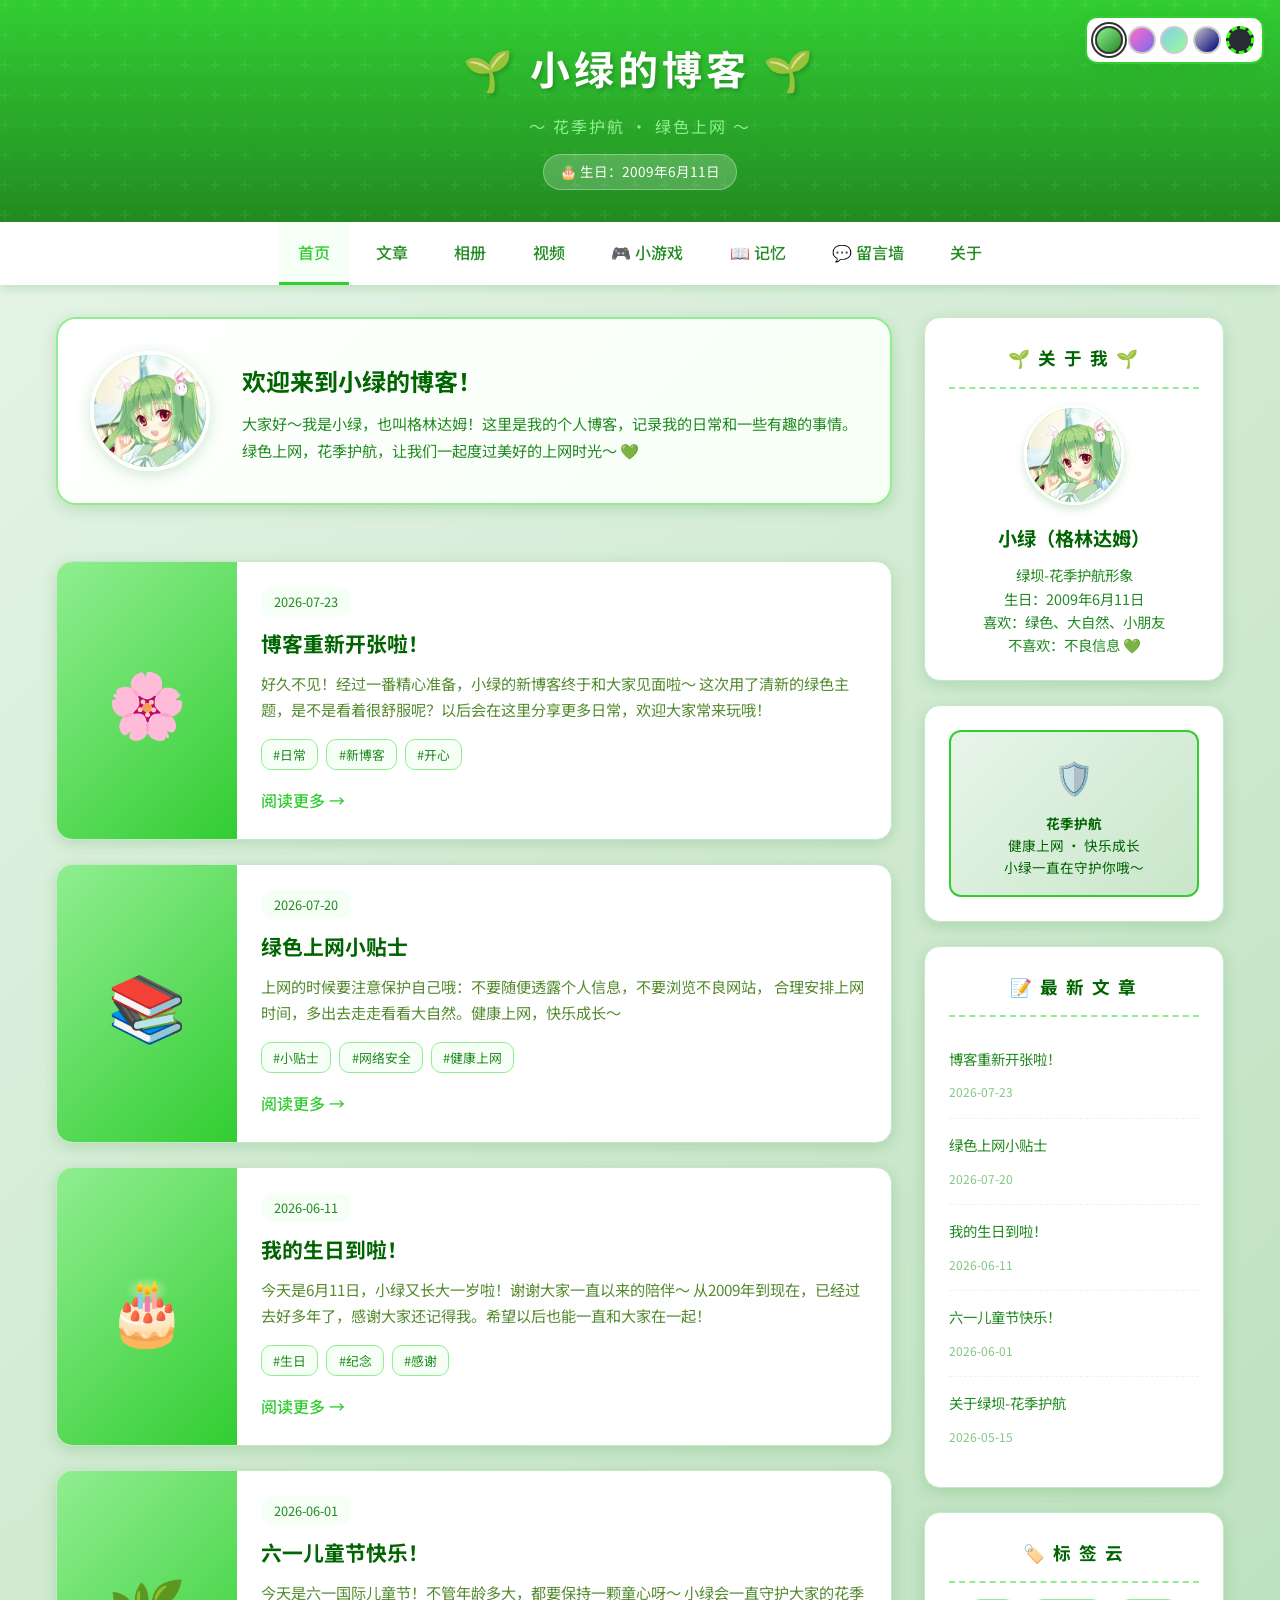
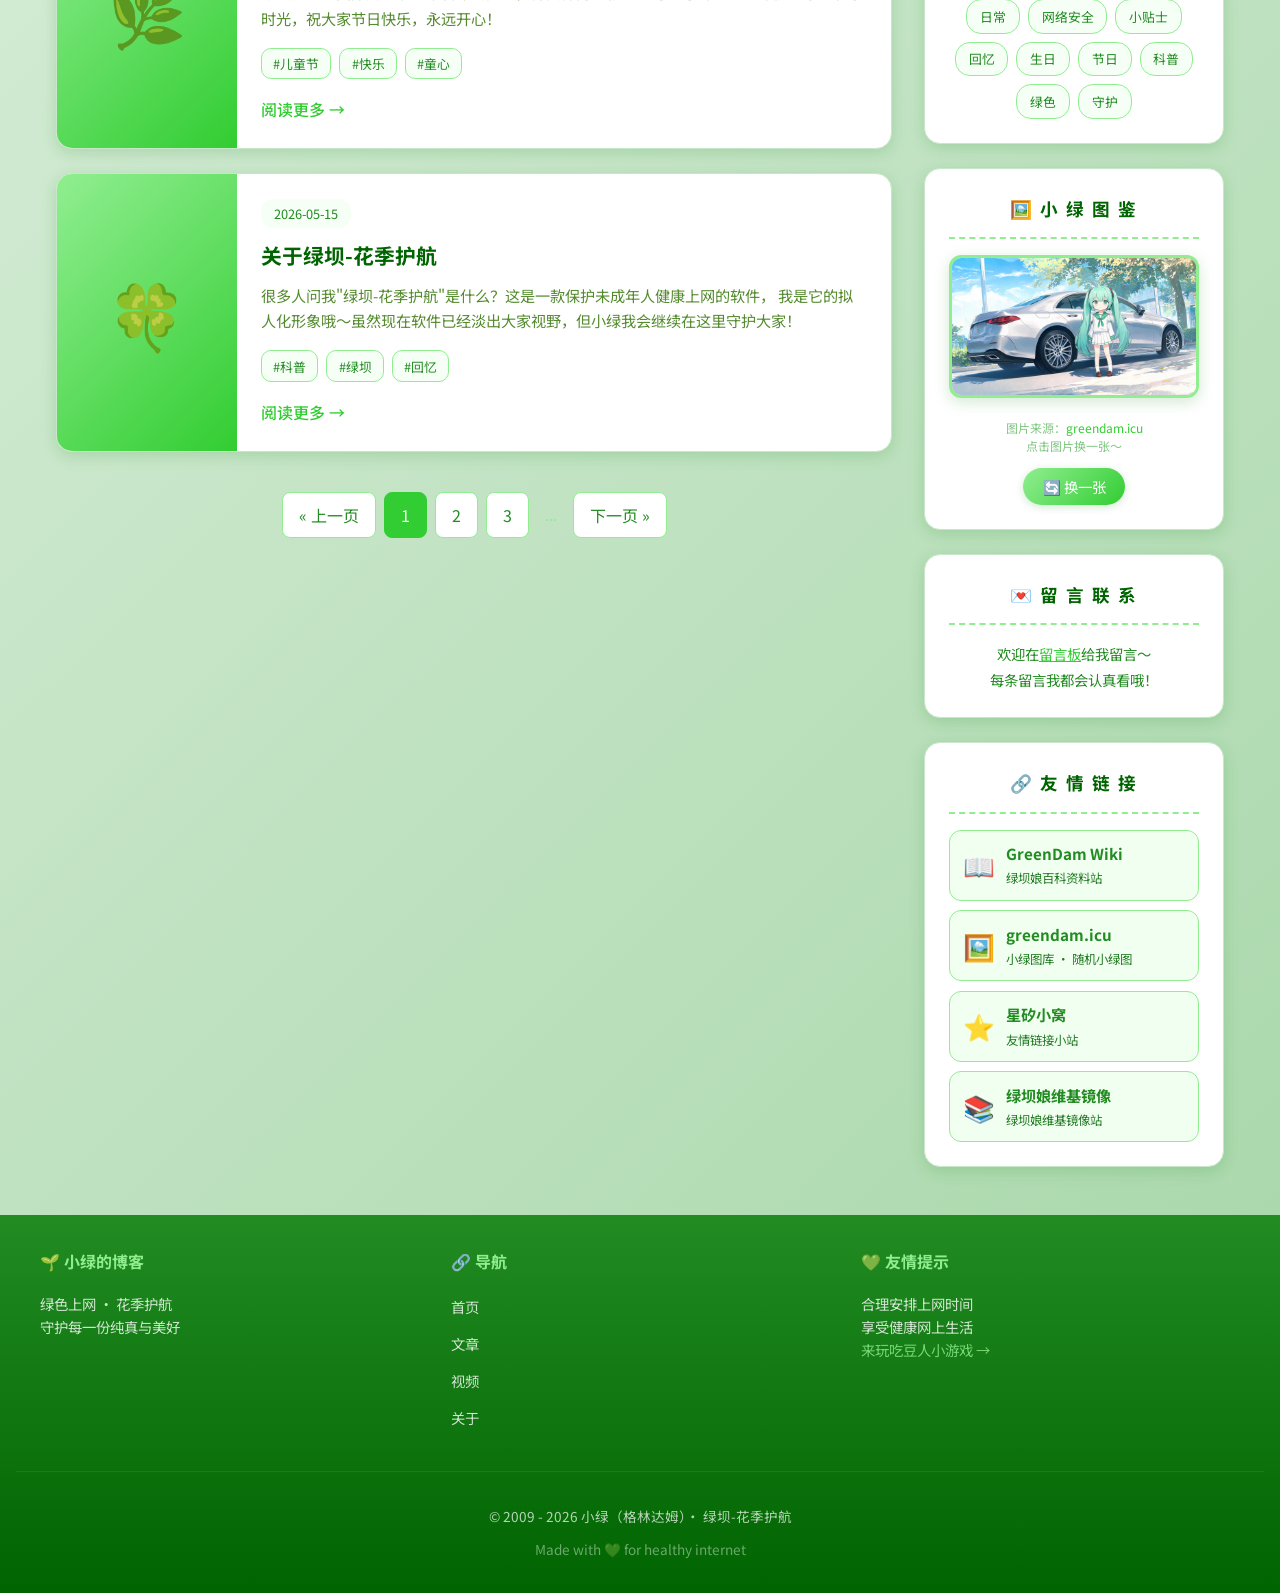
==== commit 343b49b6: "feat: 友情链接新增「绿坝娘维基镜像」" ====
--- a/index.html
+++ b/index.html
@@ -268,6 +268,13 @@
                             <span class="friend-link-desc">友情链接小站</span>
                         </span>
                     </a>
+                    <a href="https://momordica2020.github.io/lv8n-site/" target="_blank" rel="noopener" class="friend-link-card">
+                        <span class="friend-link-icon">📚</span>
+                        <span class="friend-link-info">
+                            <span class="friend-link-name">绿坝娘维基镜像</span>
+                            <span class="friend-link-desc">绿坝娘维基镜像站</span>
+                        </span>
+                    </a>
                 </div>
             </div>
         </aside>
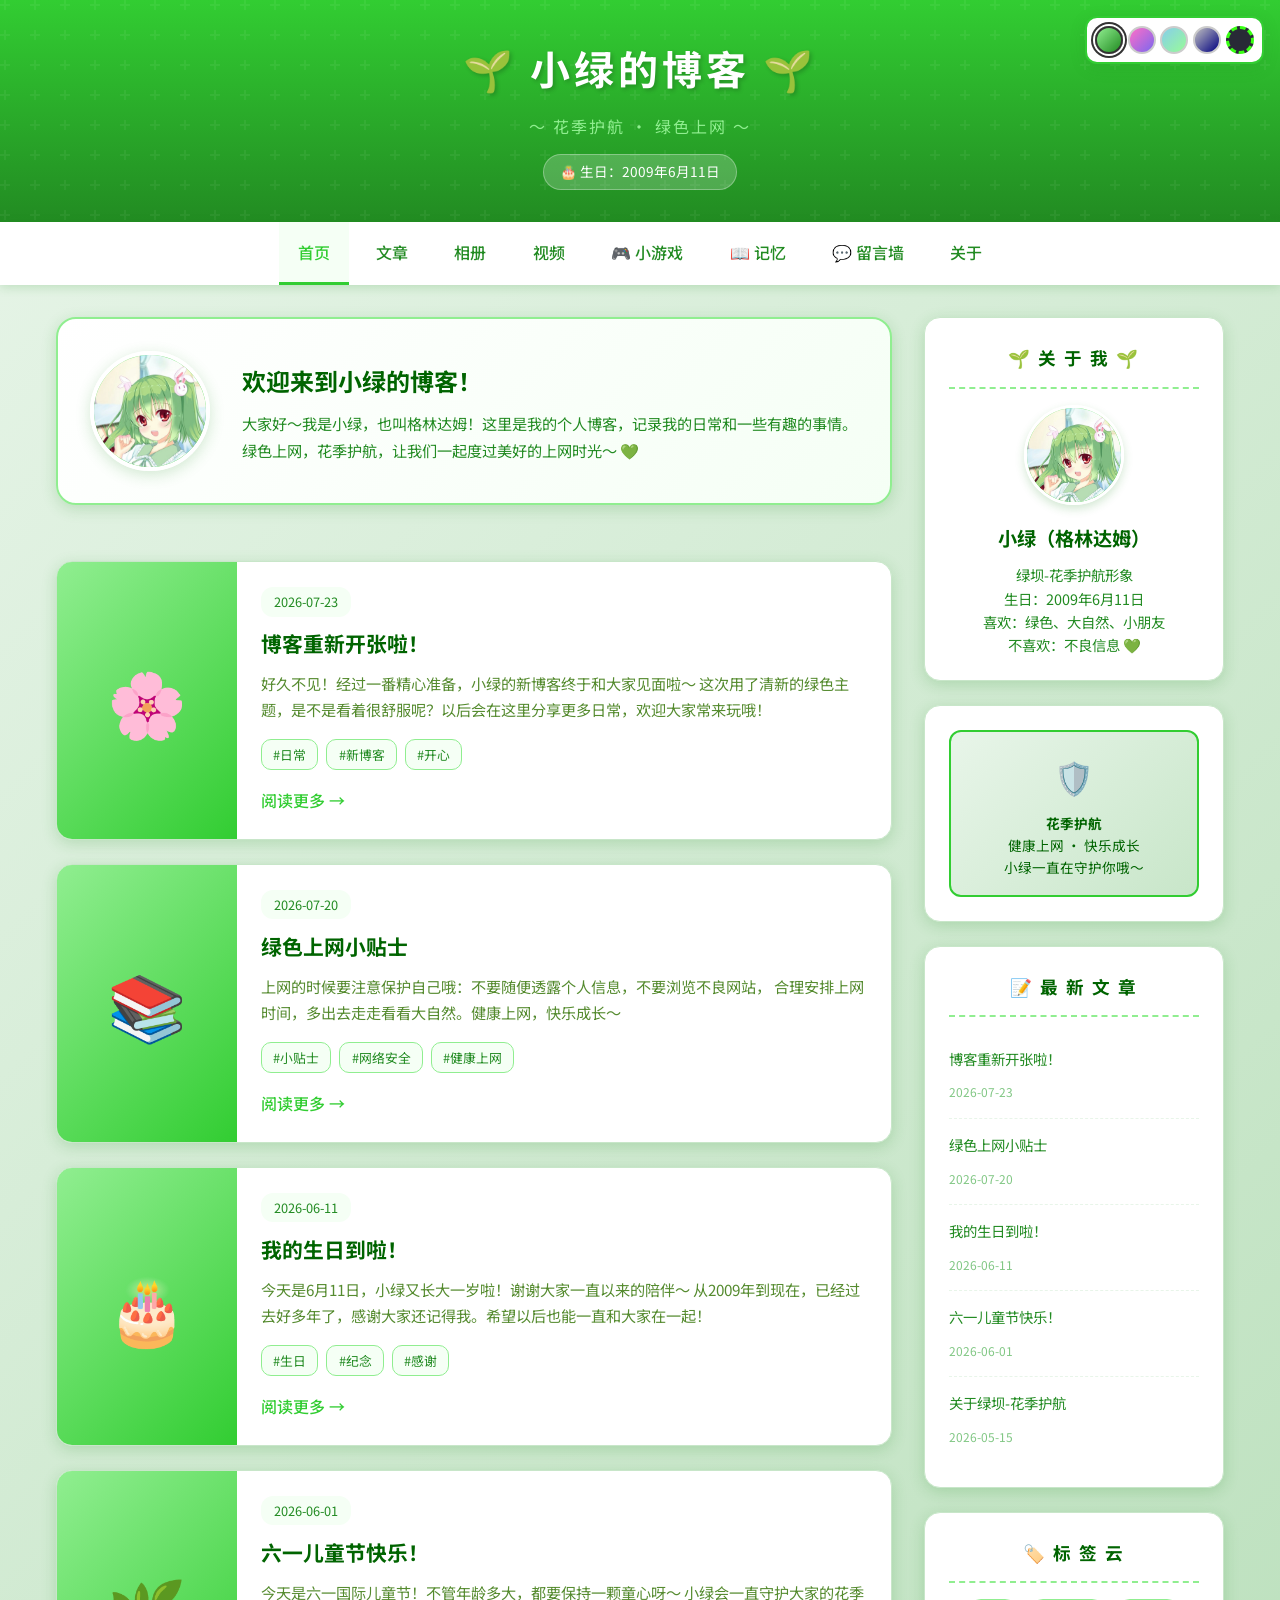
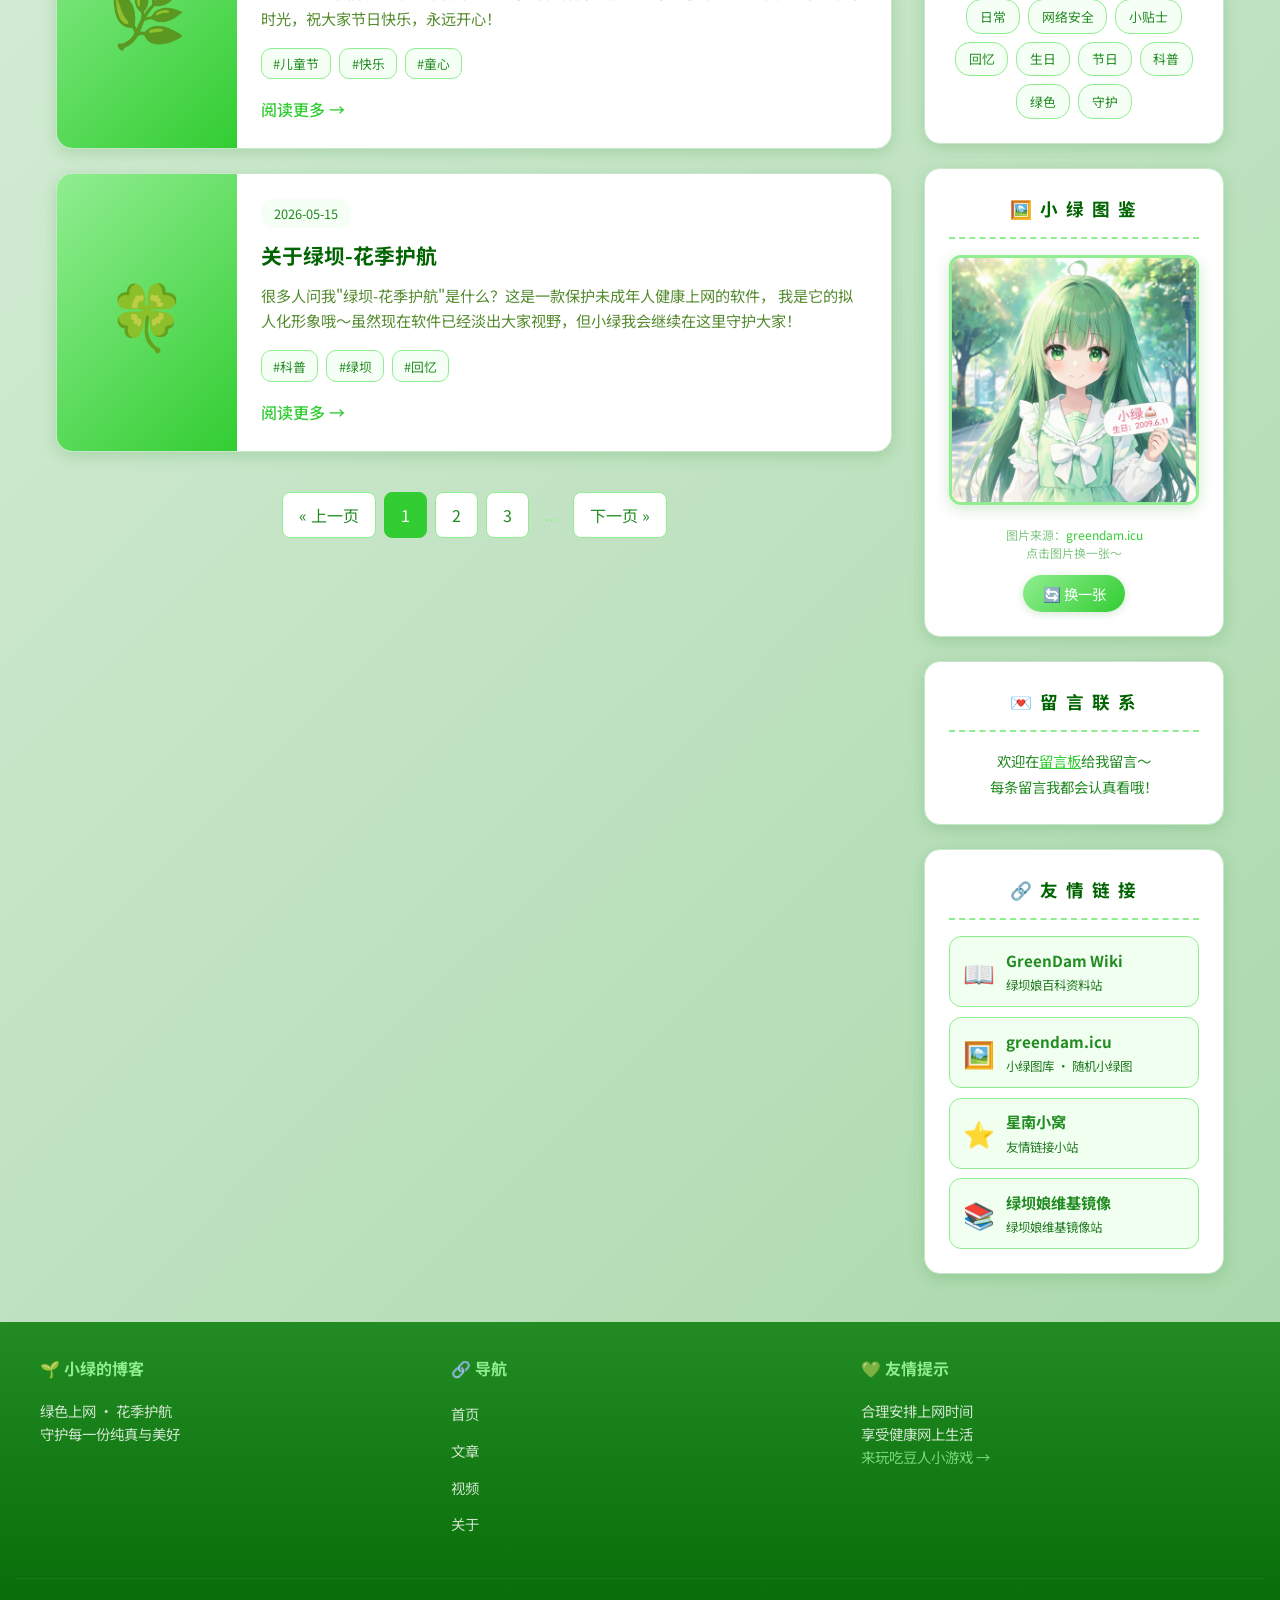
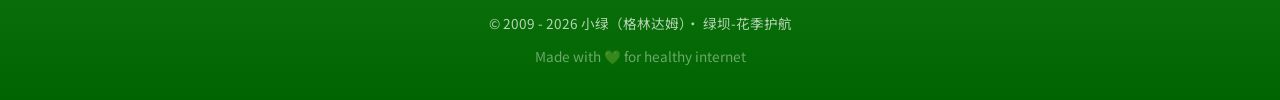
==== commit 7af72b31: "fix: 友情链接名称更正「星矽小窝」→「星南小窝」" ====
--- a/index.html
+++ b/index.html
@@ -264,7 +264,7 @@
                     <a href="https://www.xnmoe.com/" target="_blank" rel="noopener" class="friend-link-card">
                         <span class="friend-link-icon">⭐</span>
                         <span class="friend-link-info">
-                            <span class="friend-link-name">星矽小窝</span>
+                            <span class="friend-link-name">星南小窝</span>
                             <span class="friend-link-desc">友情链接小站</span>
                         </span>
                     </a>
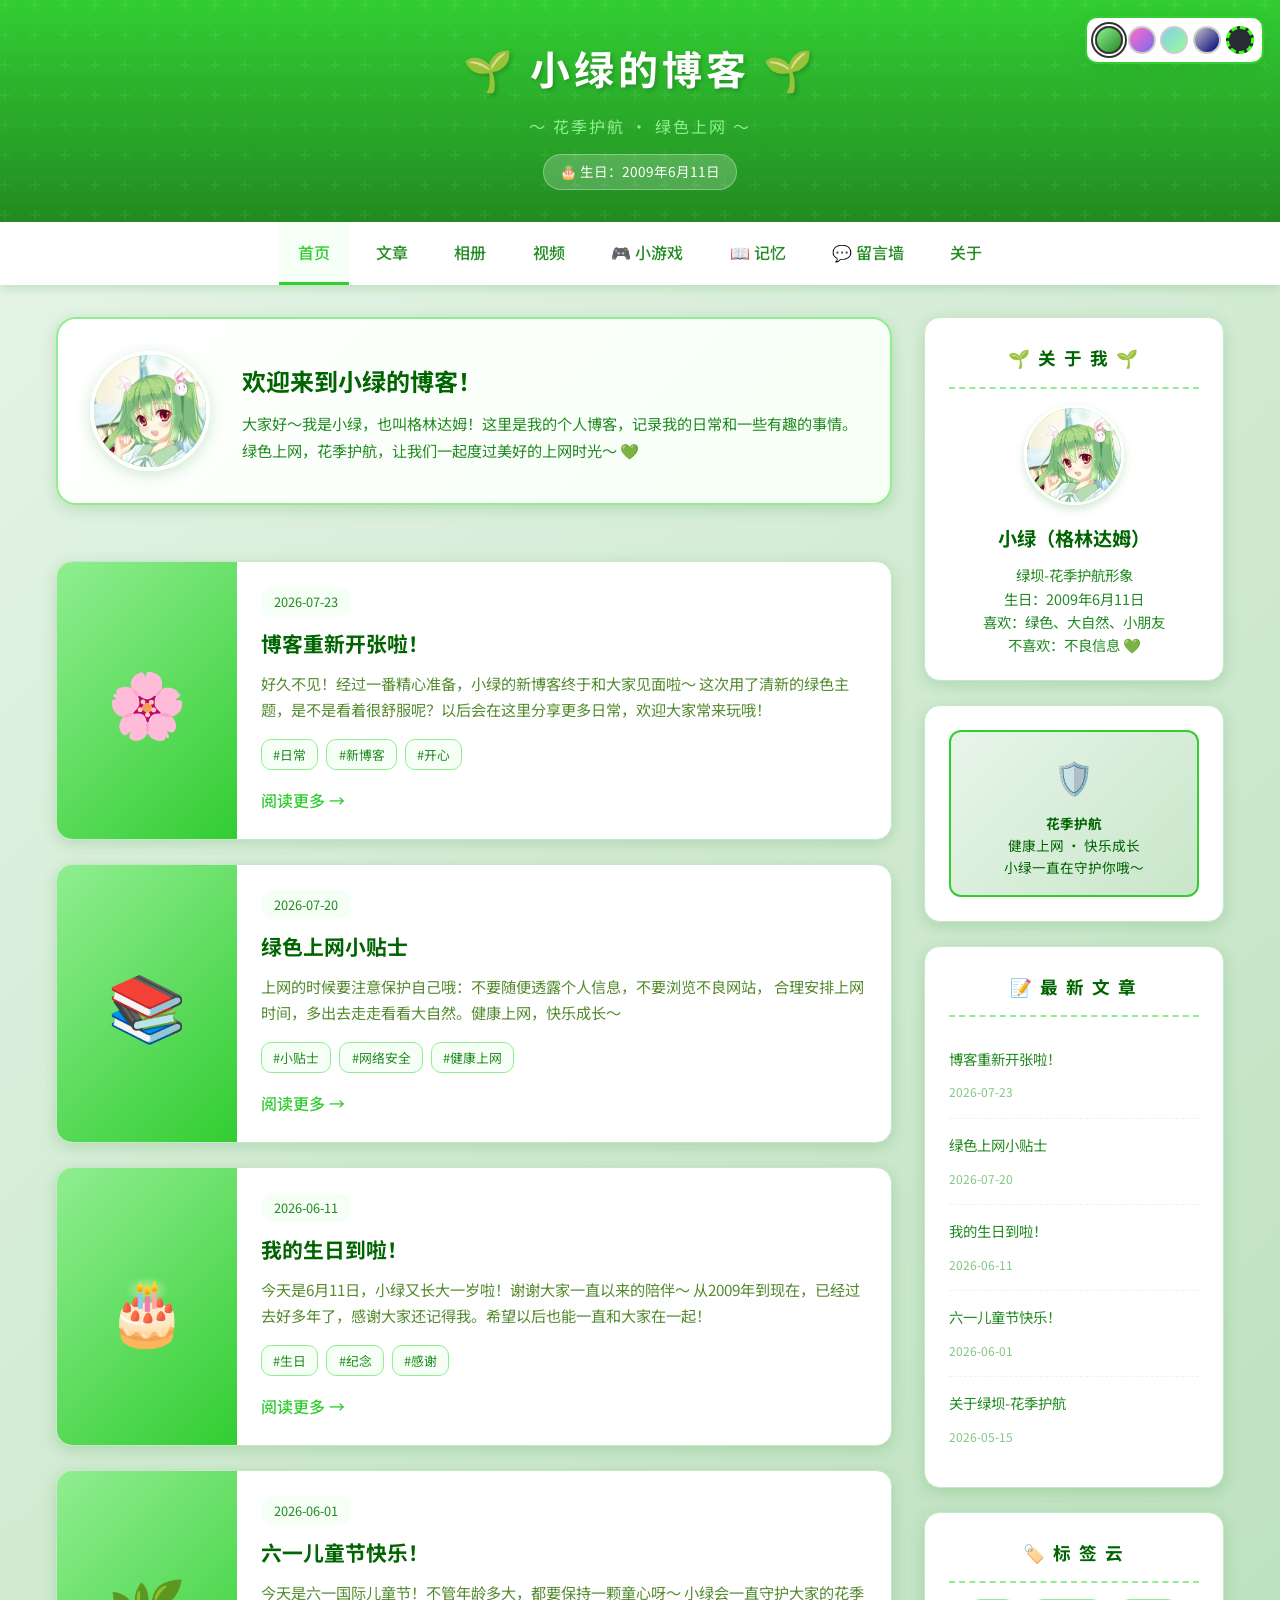
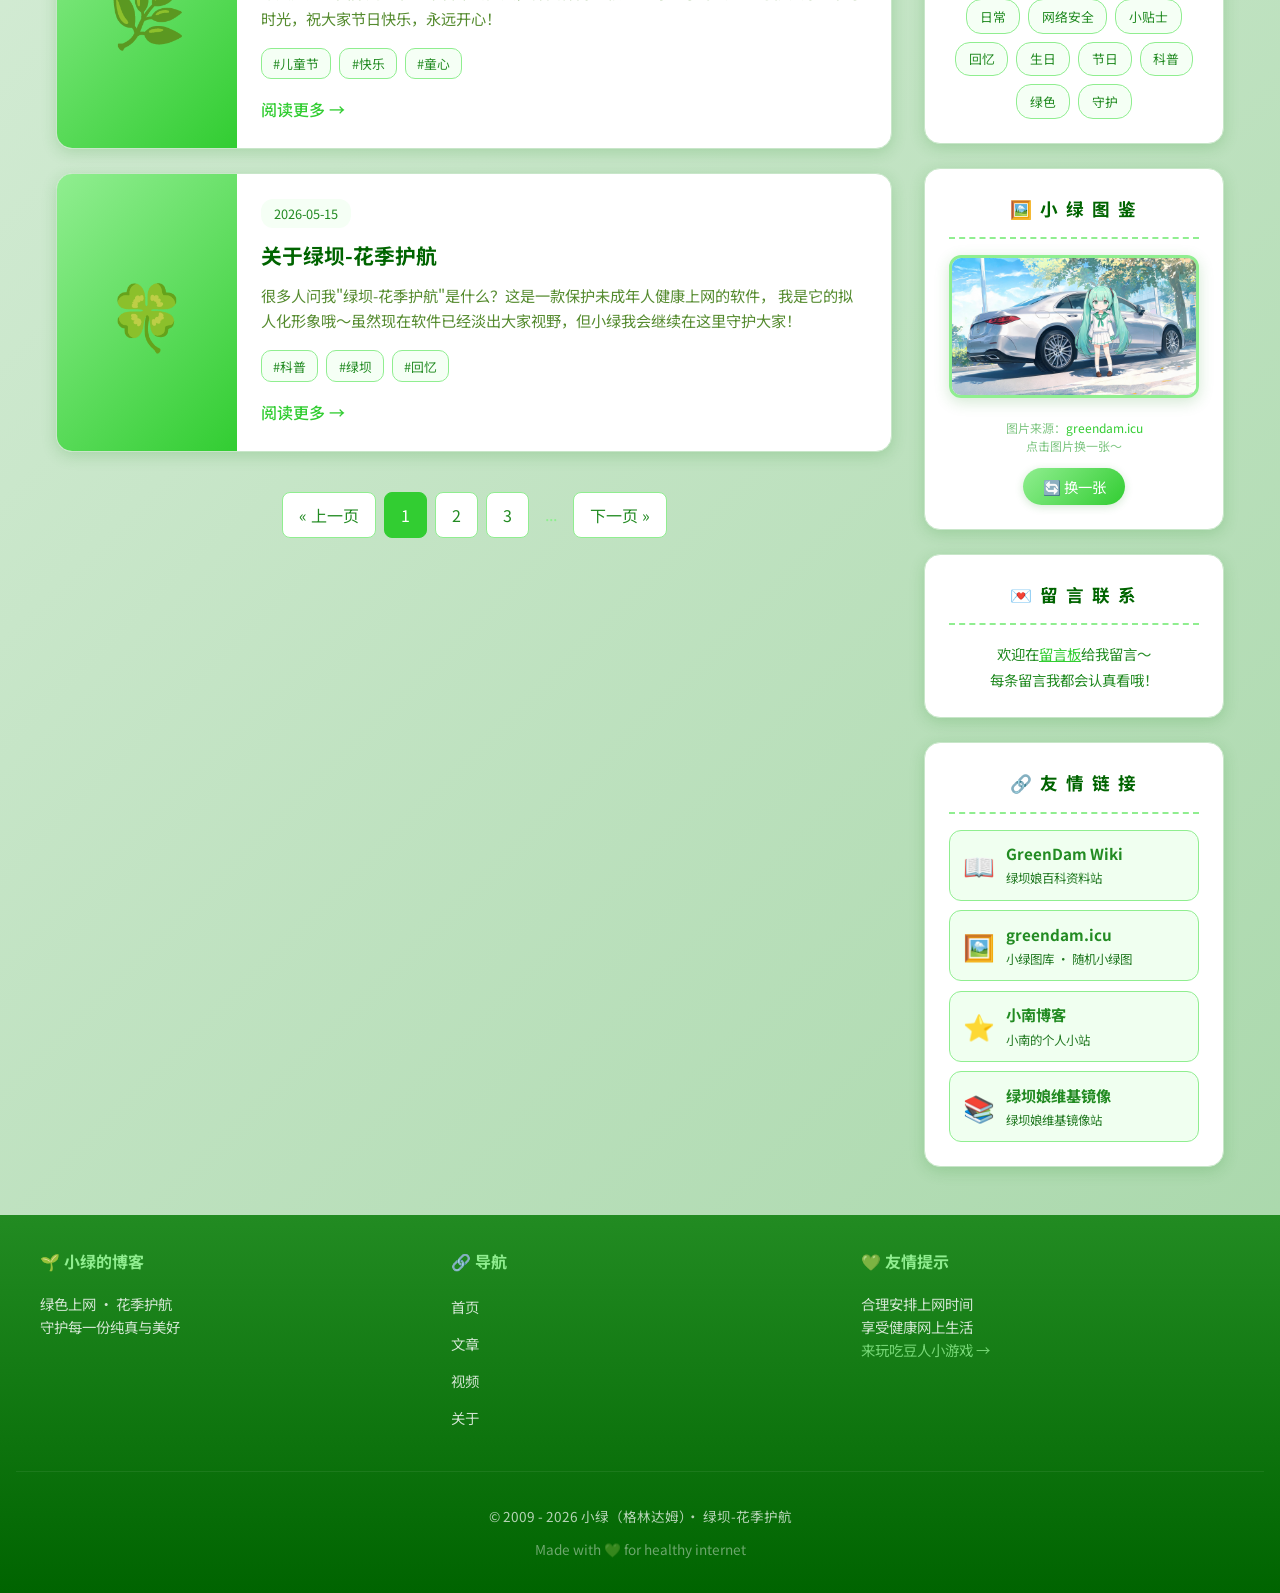
==== commit 1e1ed68c: "fix: 友情链接名称更正「星南小窝」→「小南博客」" ====
--- a/index.html
+++ b/index.html
@@ -264,8 +264,8 @@
                     <a href="https://www.xnmoe.com/" target="_blank" rel="noopener" class="friend-link-card">
                         <span class="friend-link-icon">⭐</span>
                         <span class="friend-link-info">
-                            <span class="friend-link-name">星南小窝</span>
-                            <span class="friend-link-desc">友情链接小站</span>
+                            <span class="friend-link-name">小南博客</span>
+                            <span class="friend-link-desc">小南的个人小站</span>
                         </span>
                     </a>
                     <a href="https://momordica2020.github.io/lv8n-site/" target="_blank" rel="noopener" class="friend-link-card">
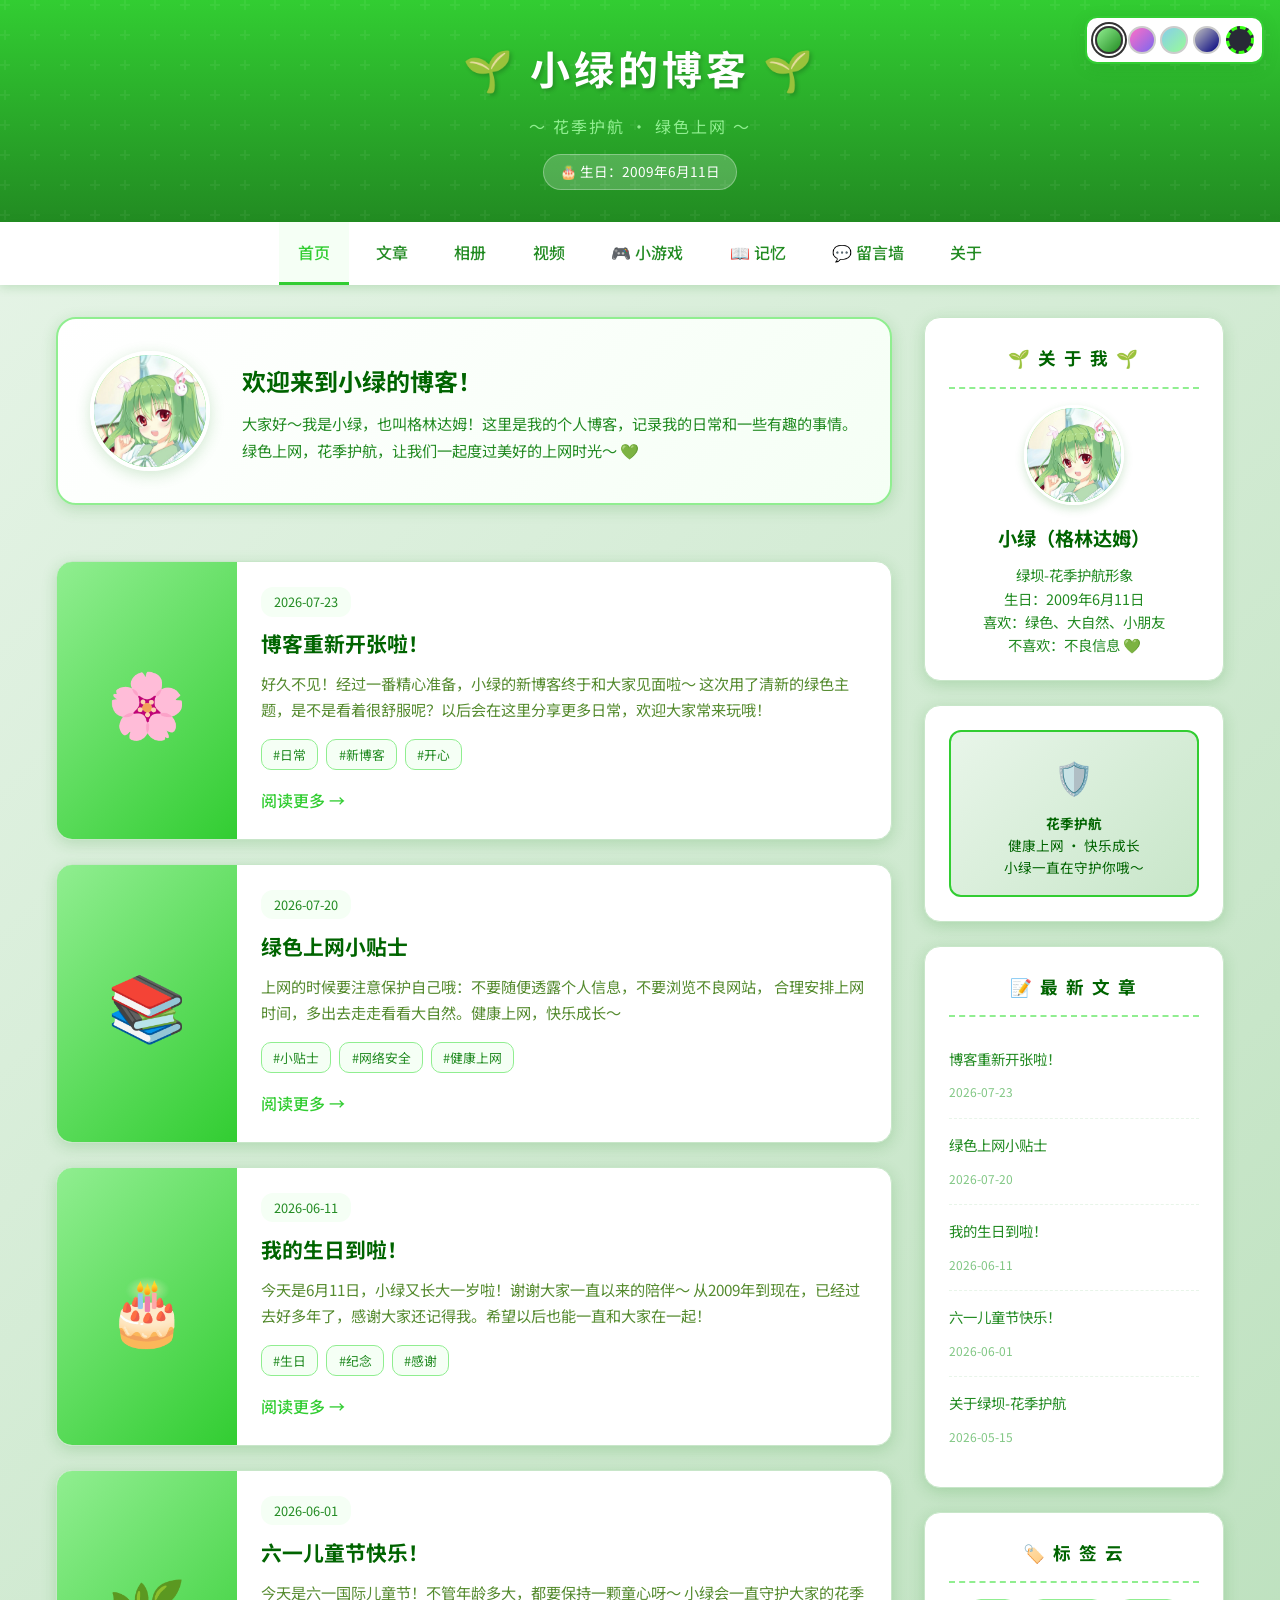
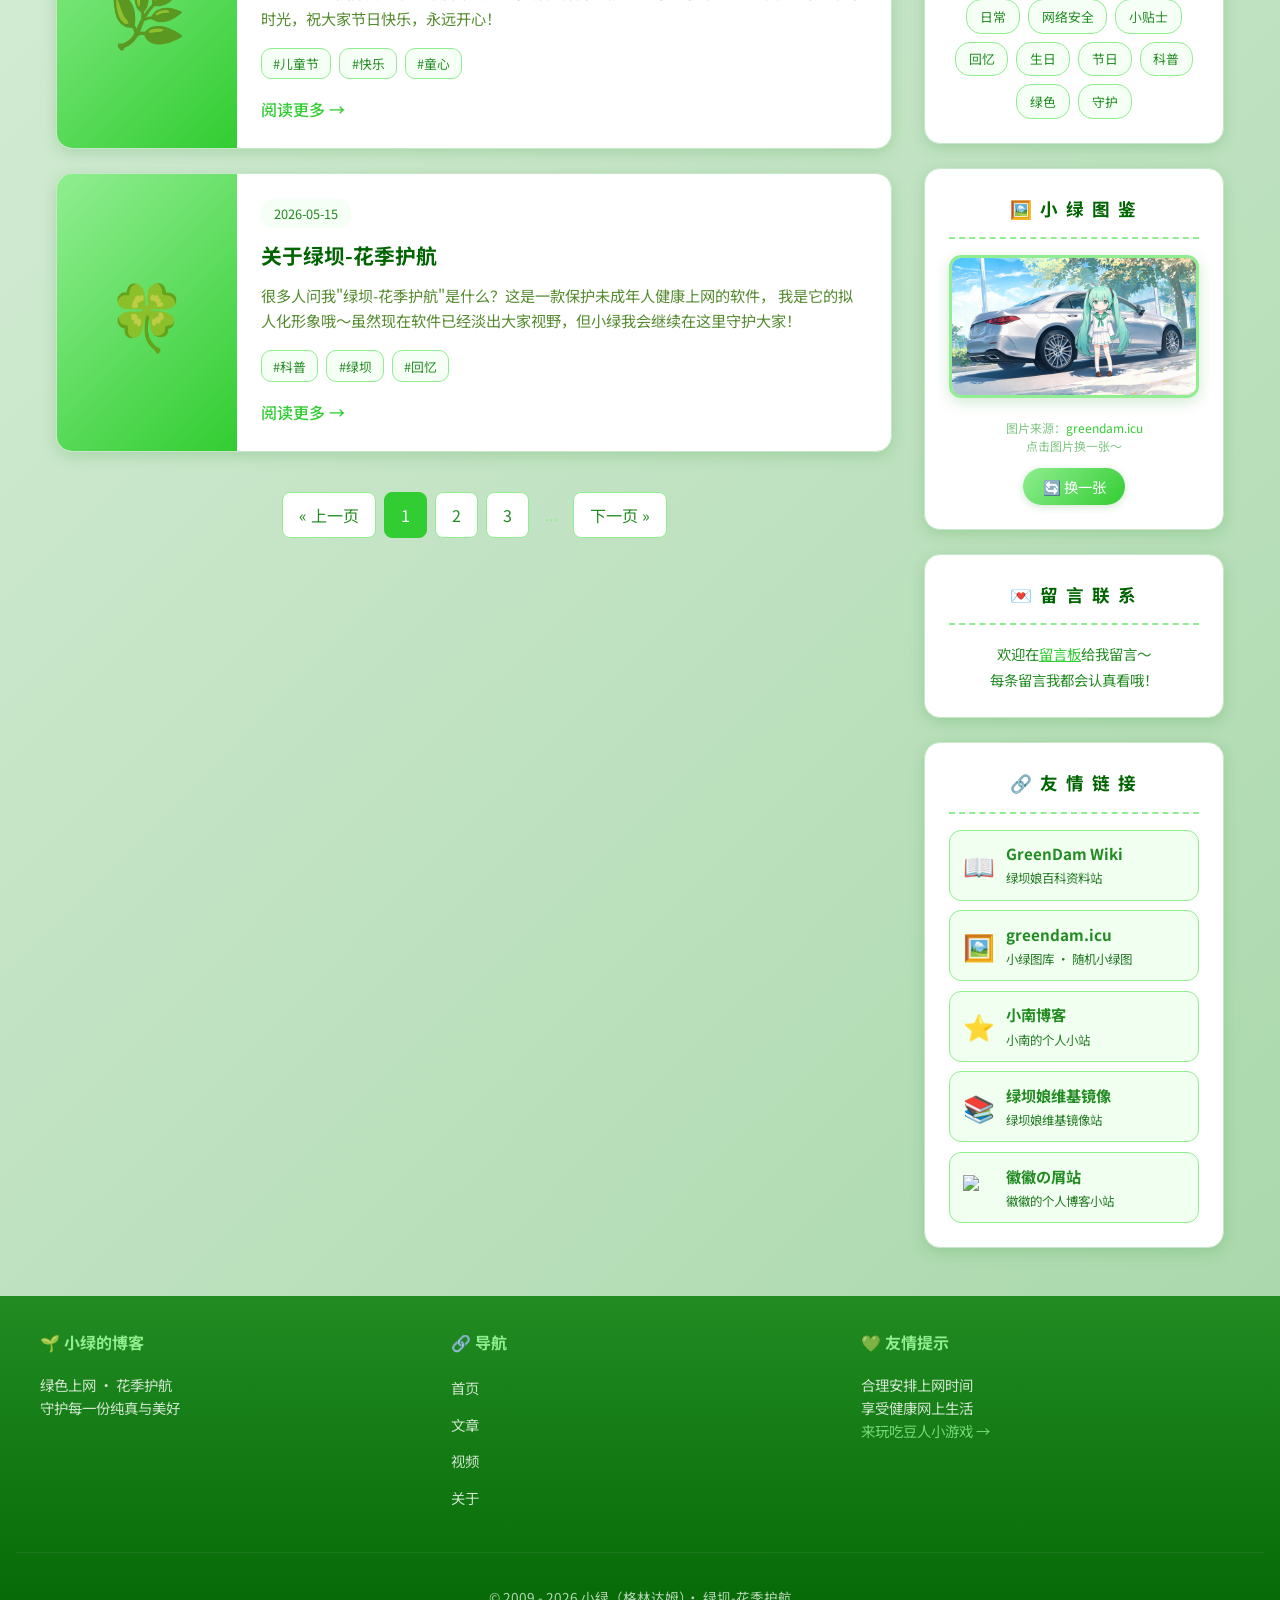
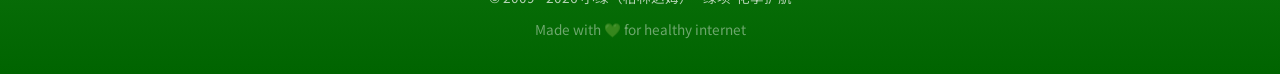
==== commit b3b337c9: "feat: 友情链接新增「徽徽の屑站」（含自定义图标）" ====
--- a/index.html
+++ b/index.html
@@ -275,6 +275,13 @@
                             <span class="friend-link-desc">绿坝娘维基镜像站</span>
                         </span>
                     </a>
+                    <a href="https://ww3.tw" target="_blank" rel="noopener" class="friend-link-card">
+                        <span class="friend-link-icon"><img class="friend-link-icon-img" src="https://open-ww3-project.ww3.tw/static/img/open-ww3-project.png" alt="徽徽の屑站" loading="lazy"></span>
+                        <span class="friend-link-info">
+                            <span class="friend-link-name">徽徽の屑站</span>
+                            <span class="friend-link-desc">徽徽的个人博客小站</span>
+                        </span>
+                    </a>
                 </div>
             </div>
         </aside>
--- a/css/style.css
+++ b/css/style.css
@@ -717,3 +717,10 @@
     overflow: hidden;
     text-overflow: ellipsis;
 }
+
+.friend-link-icon-img {
+    width: 2rem;
+    height: 1.6rem;
+    object-fit: contain;
+    display: block;
+}
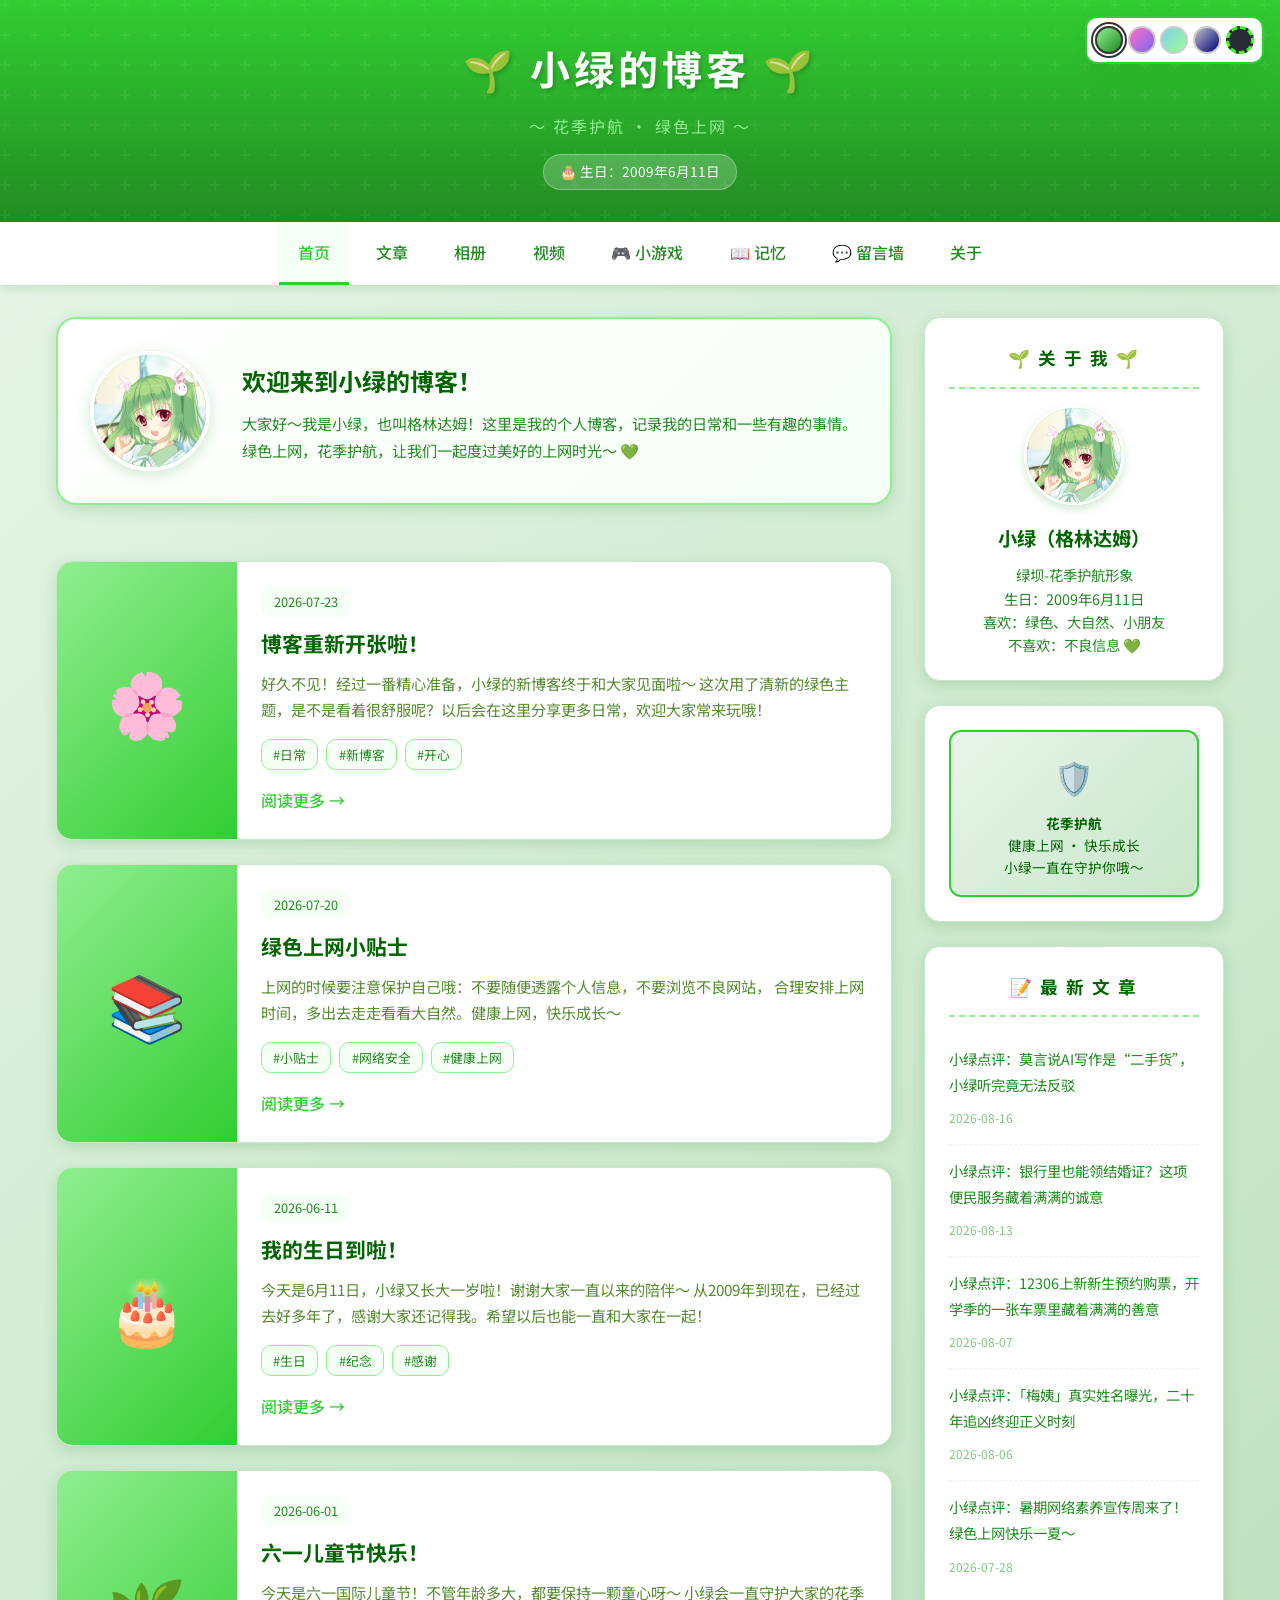
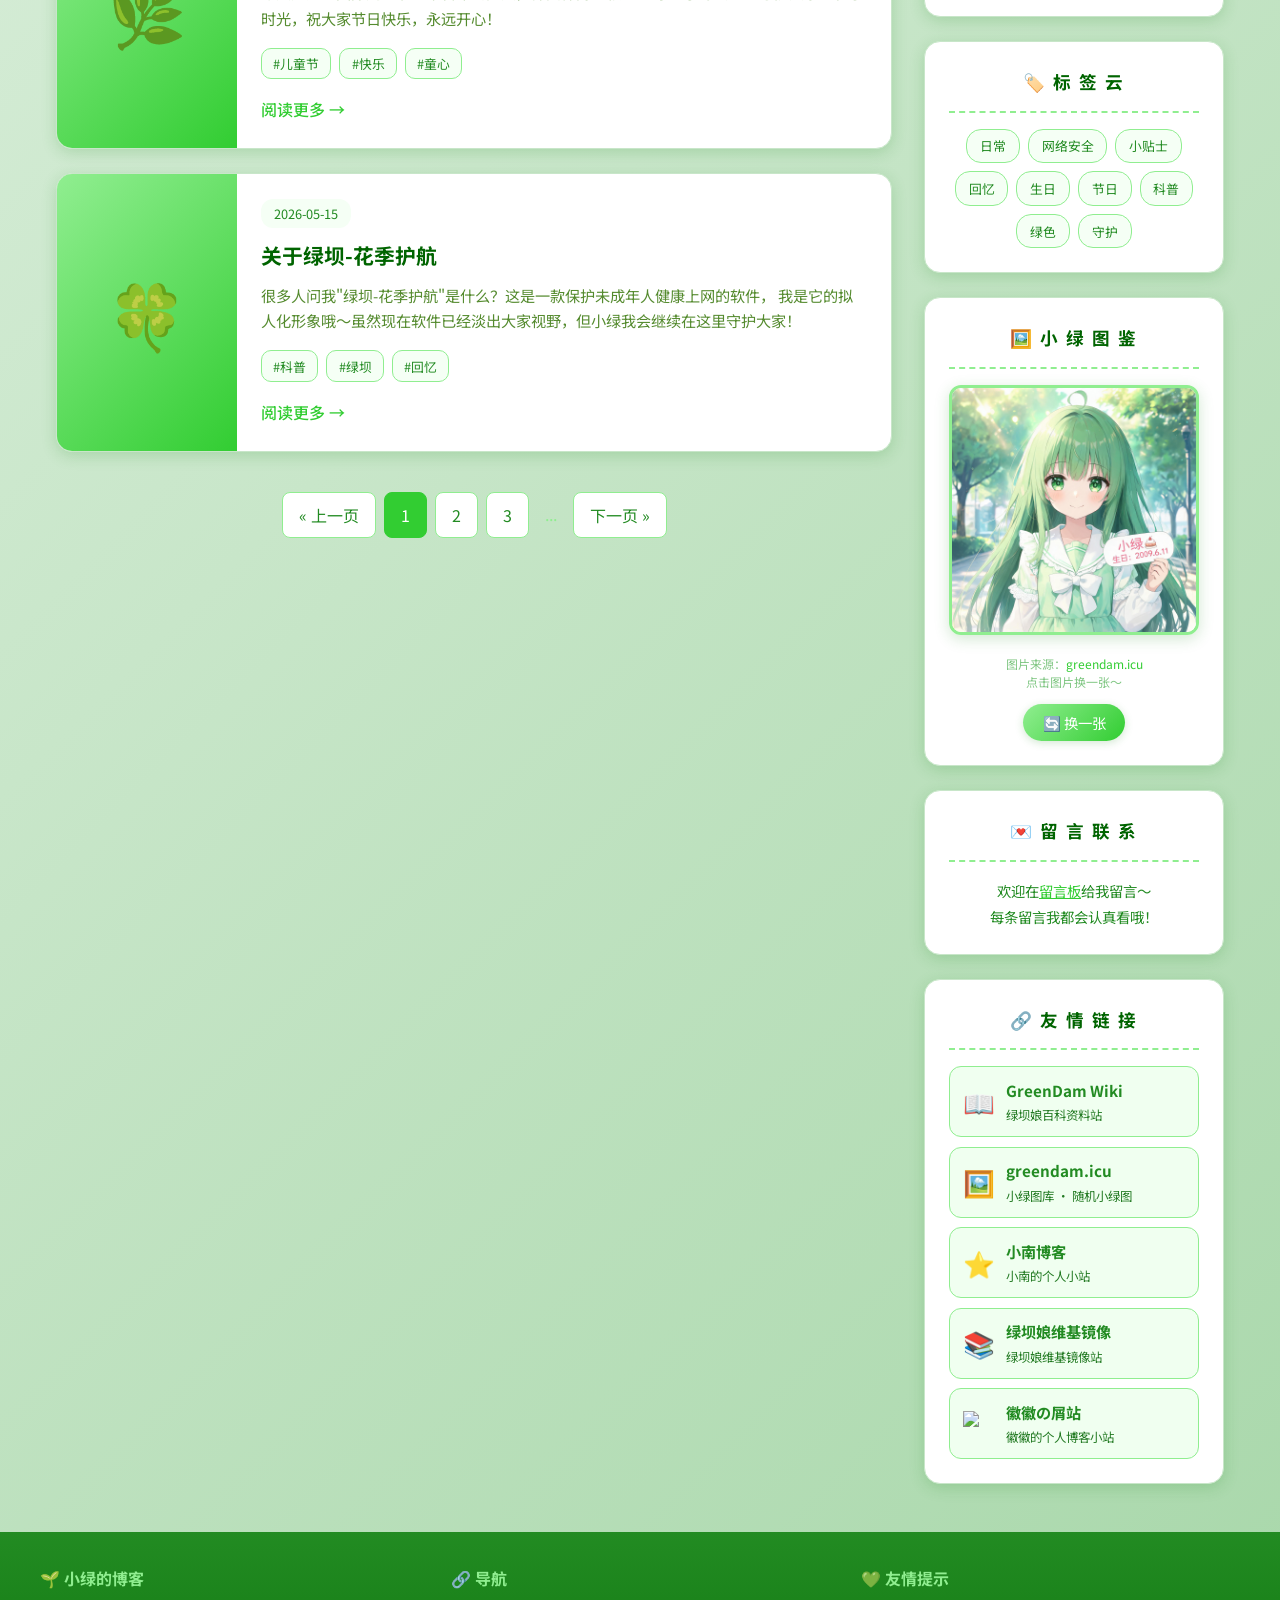
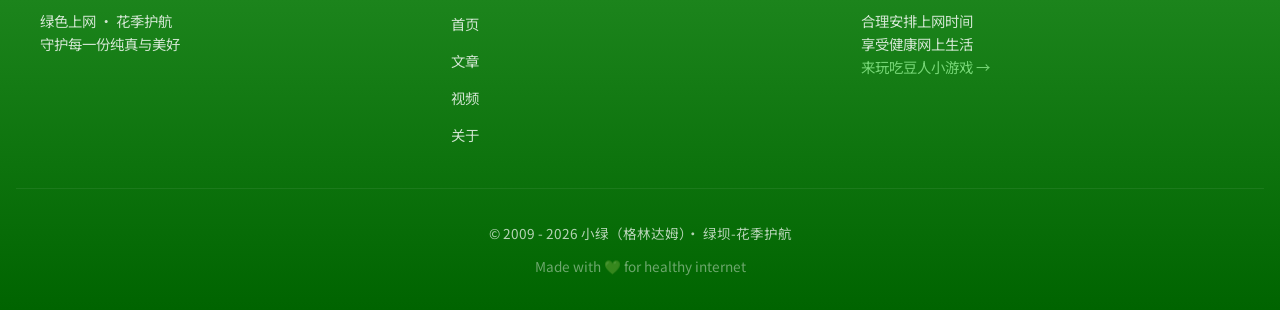
==== commit 3ed0b868: "fix: 首页「最新文章」改为从 articles.json 动态加载，与文章列表页同步 问题原因：首页最新文章为硬编码静态列表（停留在2026-07前）， 而文章列表页从 data/articles" ====
--- a/index.html
+++ b/index.html
@@ -183,27 +183,8 @@
             <!-- 最新文章 -->
             <div class="sidebar-widget">
                 <h3 class="widget-title">📝 最 新 文 章</h3>
-                <ul class="latest-posts">
-                    <li>
-                        <a href="articles.html">博客重新开张啦！</a>
-                        <span class="latest-date">2026-07-23</span>
-                    </li>
-                    <li>
-                        <a href="articles.html">绿色上网小贴士</a>
-                        <span class="latest-date">2026-07-20</span>
-                    </li>
-                    <li>
-                        <a href="articles.html">我的生日到啦！</a>
-                        <span class="latest-date">2026-06-11</span>
-                    </li>
-                    <li>
-                        <a href="articles.html">六一儿童节快乐！</a>
-                        <span class="latest-date">2026-06-01</span>
-                    </li>
-                    <li>
-                        <a href="articles.html">关于绿坝-花季护航</a>
-                        <span class="latest-date">2026-05-15</span>
-                    </li>
+                <ul class="latest-posts" id="latestPosts">
+                    <!-- 由 JS 从 data/articles.json 动态加载，与文章列表页保持同步 -->
                 </ul>
             </div>
 
@@ -326,6 +307,26 @@
     <script src="js/themes/win98.js"></script>
     <script src="js/themes/pixel.js"></script>
     <script src="js/theme-manager.js"></script>
+    <script>
+    // 最新文章：与文章列表页共用 data/articles.json，按日期倒序取前5条
+    (async function() {
+        const list = document.getElementById('latestPosts');
+        try {
+            const res = await fetch('data/articles.json');
+            const articles = await res.json();
+            const latest = [...articles].sort((a, b) => b.date.localeCompare(a.date)).slice(0, 5);
+            list.innerHTML = latest.map(a => `
+                <li>
+                    <a href="articles.html">${a.title}</a>
+                    <span class="latest-date">${a.date}</span>
+                </li>
+            `).join('');
+        } catch (e) {
+            list.innerHTML = '<li><a href="articles.html">查看文章列表 →</a></li>';
+            console.error('最新文章加载失败:', e);
+        }
+    })();
+    </script>
     <script src="js/script.js"></script>
 
     <script src="js/vue-v3.5.40.js">
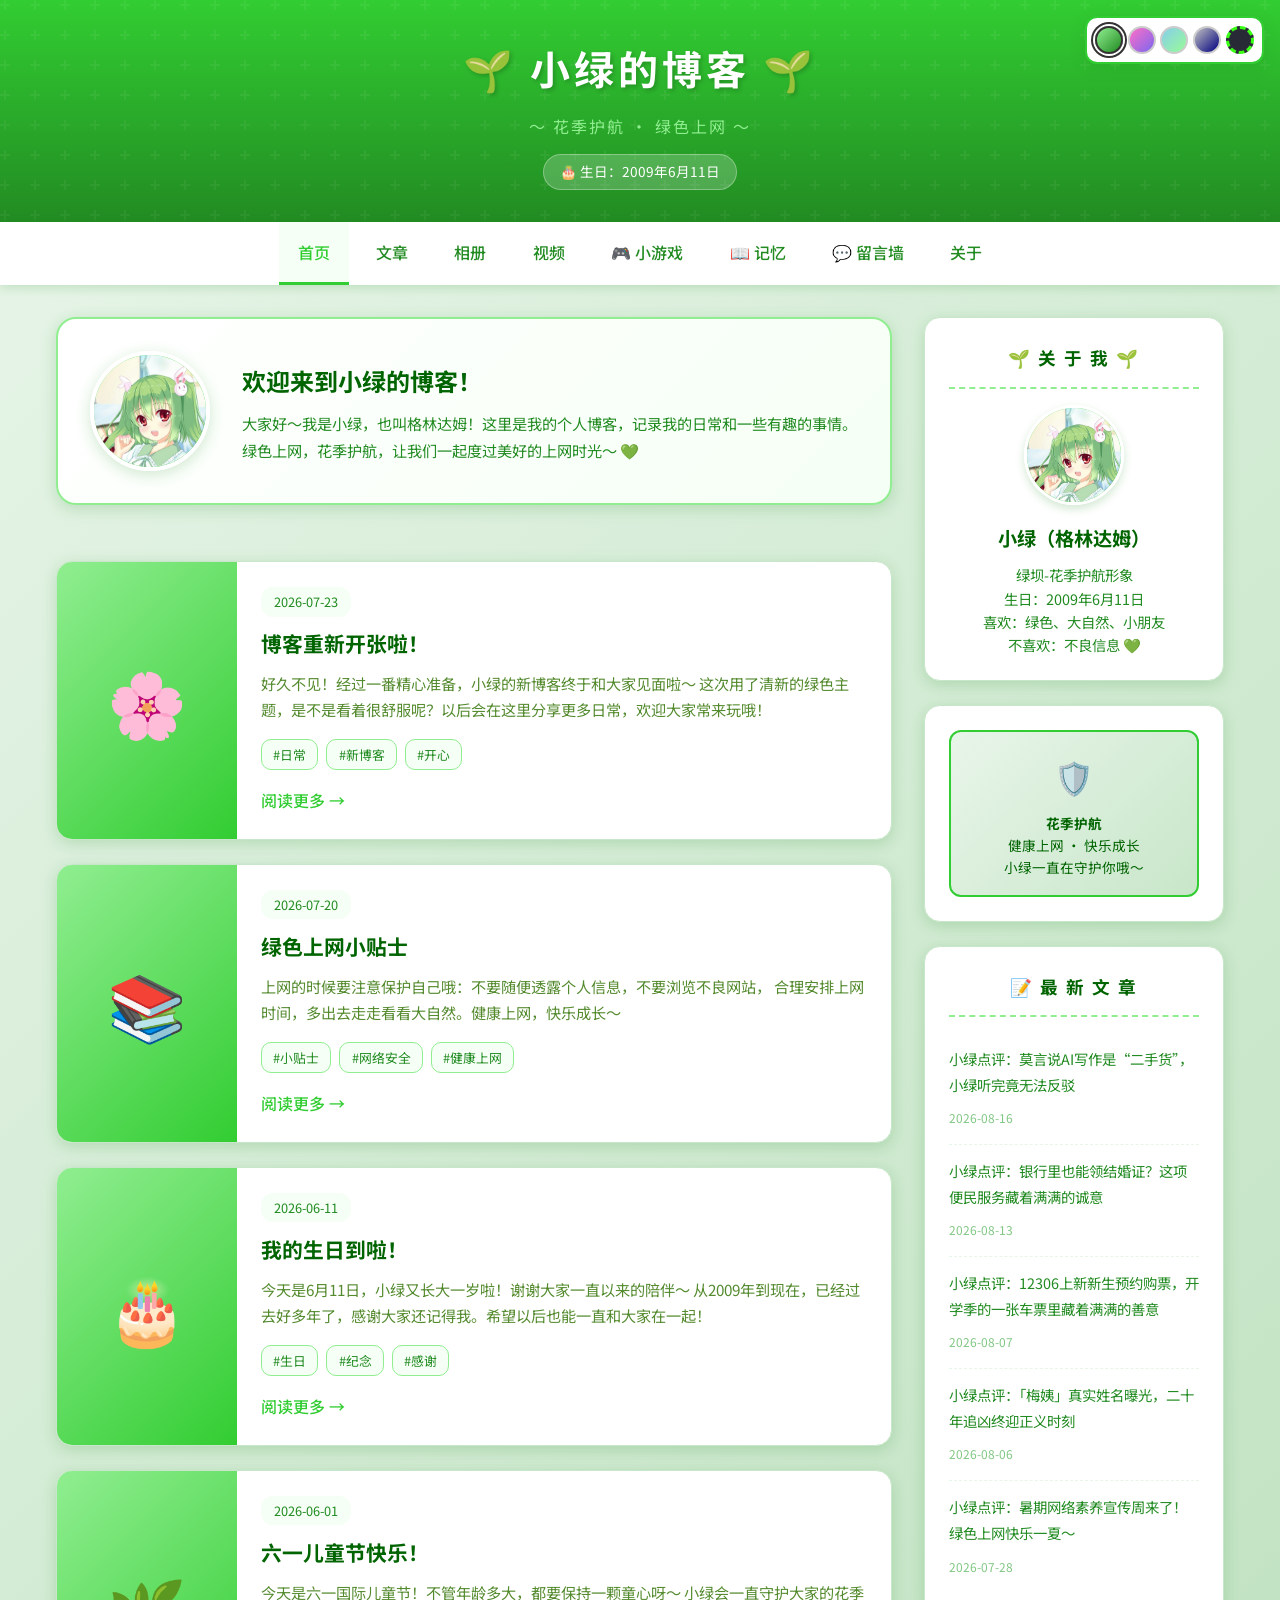
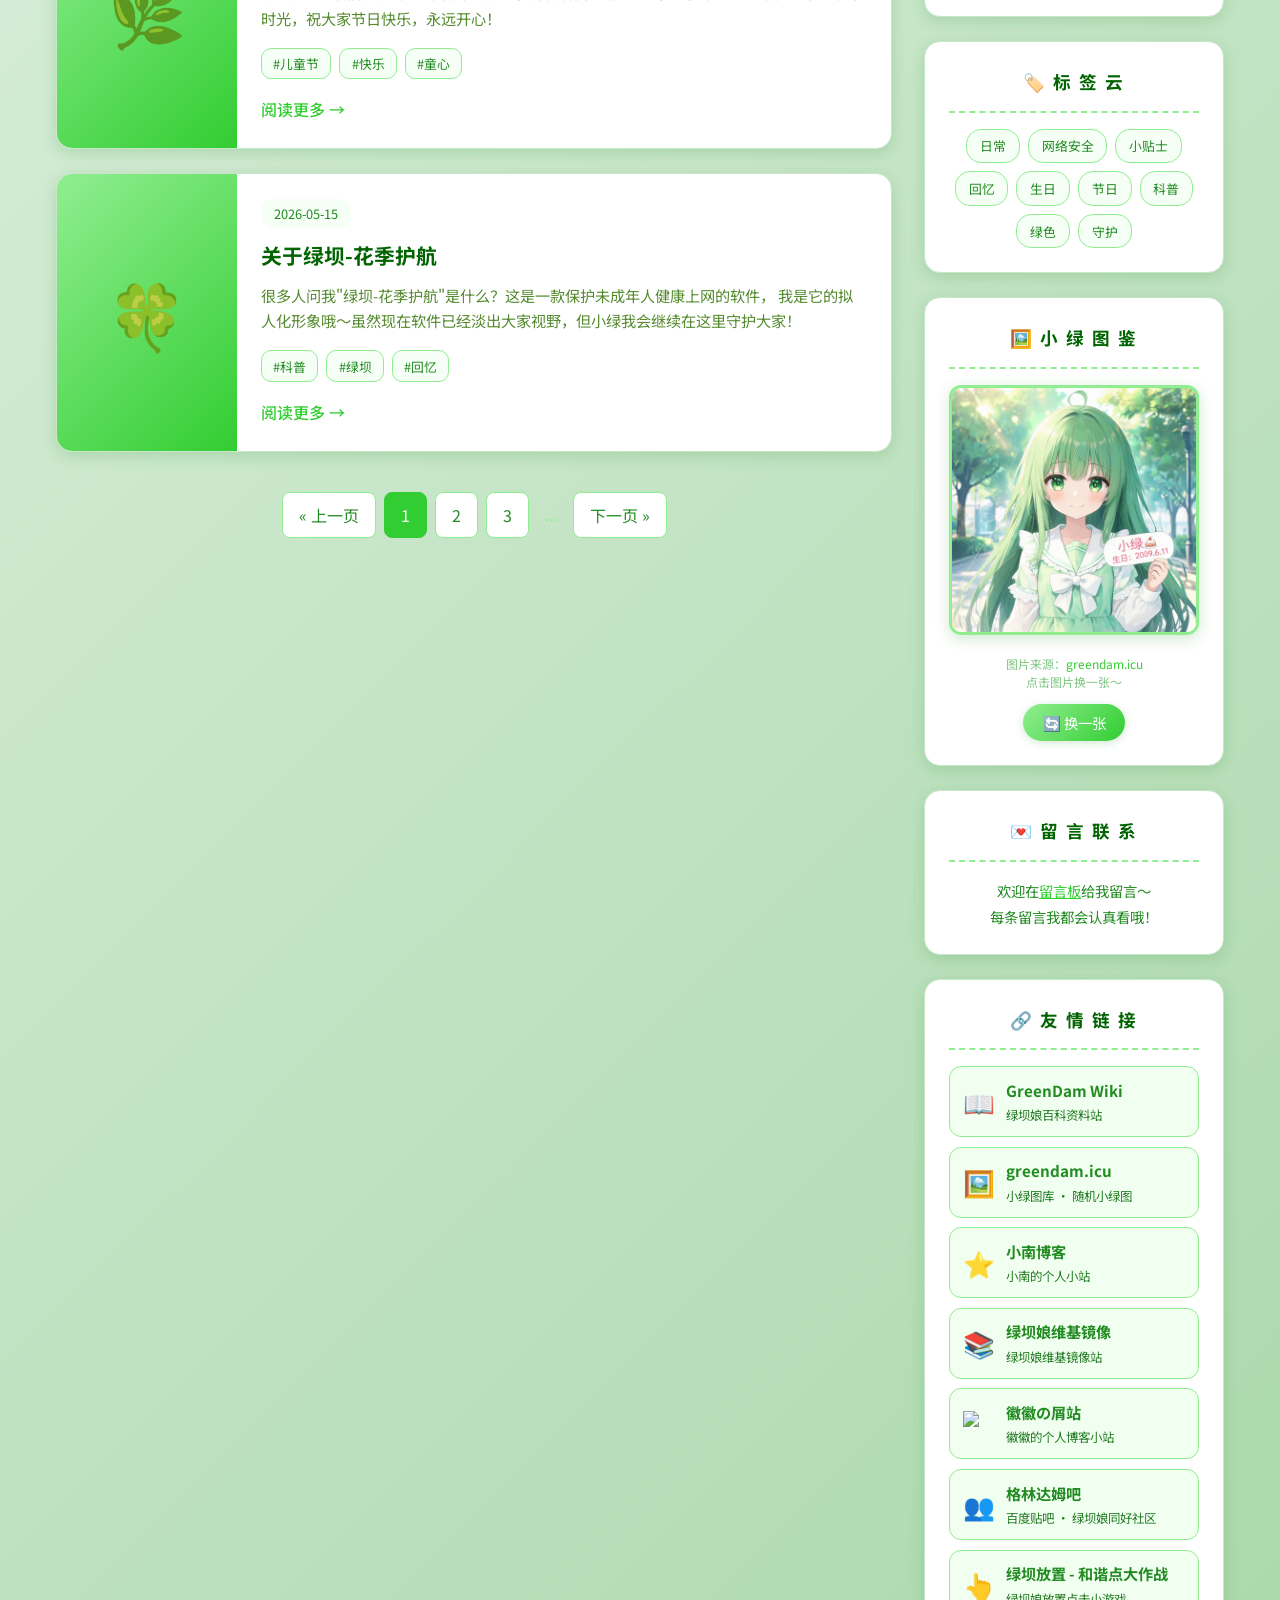
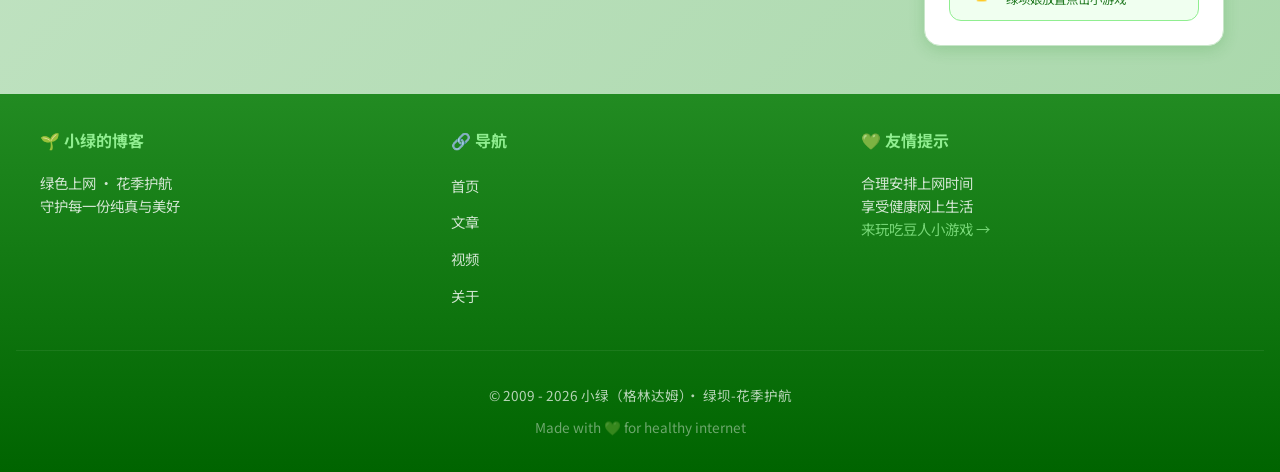
==== commit be7fe800: "feat: 友情链接新增「格林达姆吧」「绿坝放置 - 和谐点大作战」" ====
--- a/index.html
+++ b/index.html
@@ -261,6 +261,20 @@
                         <span class="friend-link-info">
                             <span class="friend-link-name">徽徽の屑站</span>
                             <span class="friend-link-desc">徽徽的个人博客小站</span>
+                        </span>
+                    </a>
+                    <a href="https://tieba.baidu.com/f?kw=%E6%A0%BC%E6%9E%97%E8%BE%BE%E5%A7%86" target="_blank" rel="noopener" class="friend-link-card">
+                        <span class="friend-link-icon">👥</span>
+                        <span class="friend-link-info">
+                            <span class="friend-link-name">格林达姆吧</span>
+                            <span class="friend-link-desc">百度贴吧 · 绿坝娘同好社区</span>
+                        </span>
+                    </a>
+                    <a href="https://momordica2020.github.io/greendamClicker/" target="_blank" rel="noopener" class="friend-link-card">
+                        <span class="friend-link-icon">👆</span>
+                        <span class="friend-link-info">
+                            <span class="friend-link-name">绿坝放置 - 和谐点大作战</span>
+                            <span class="friend-link-desc">绿坝娘放置点击小游戏</span>
                         </span>
                     </a>
                 </div>
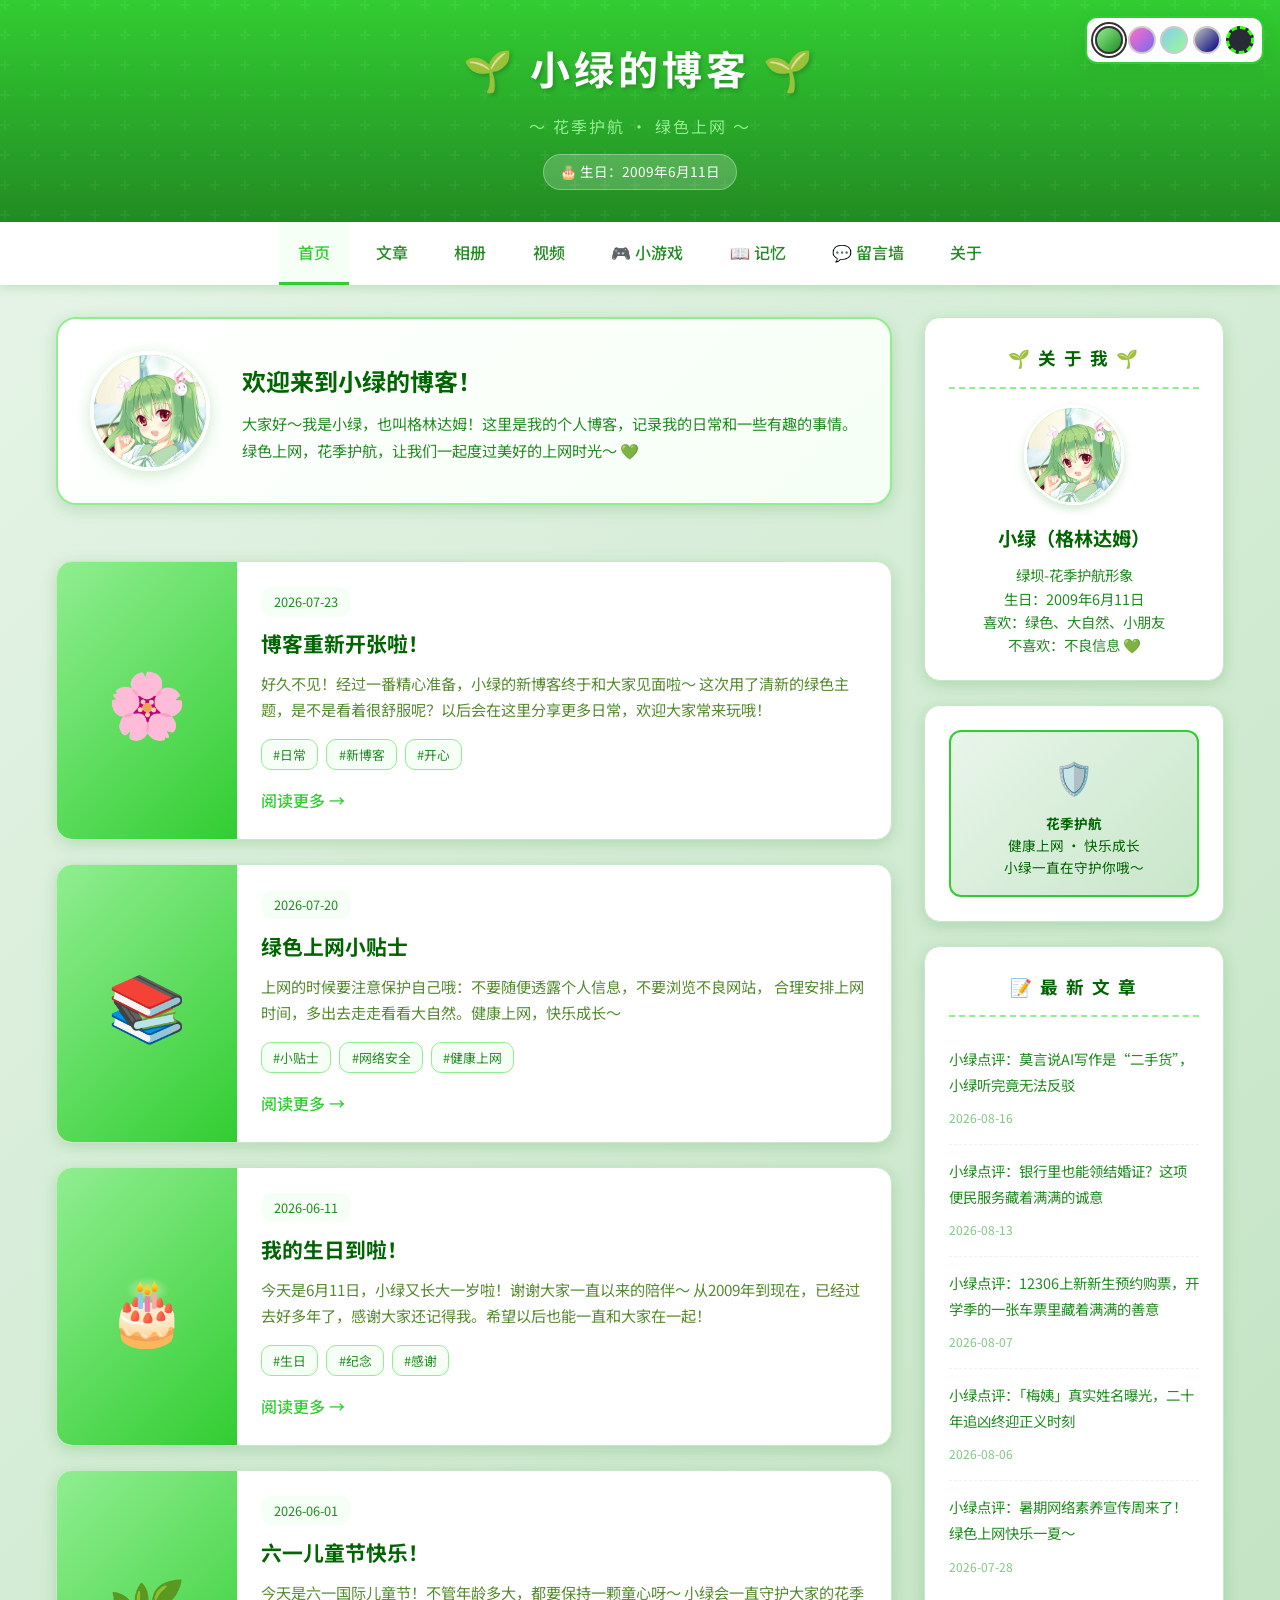
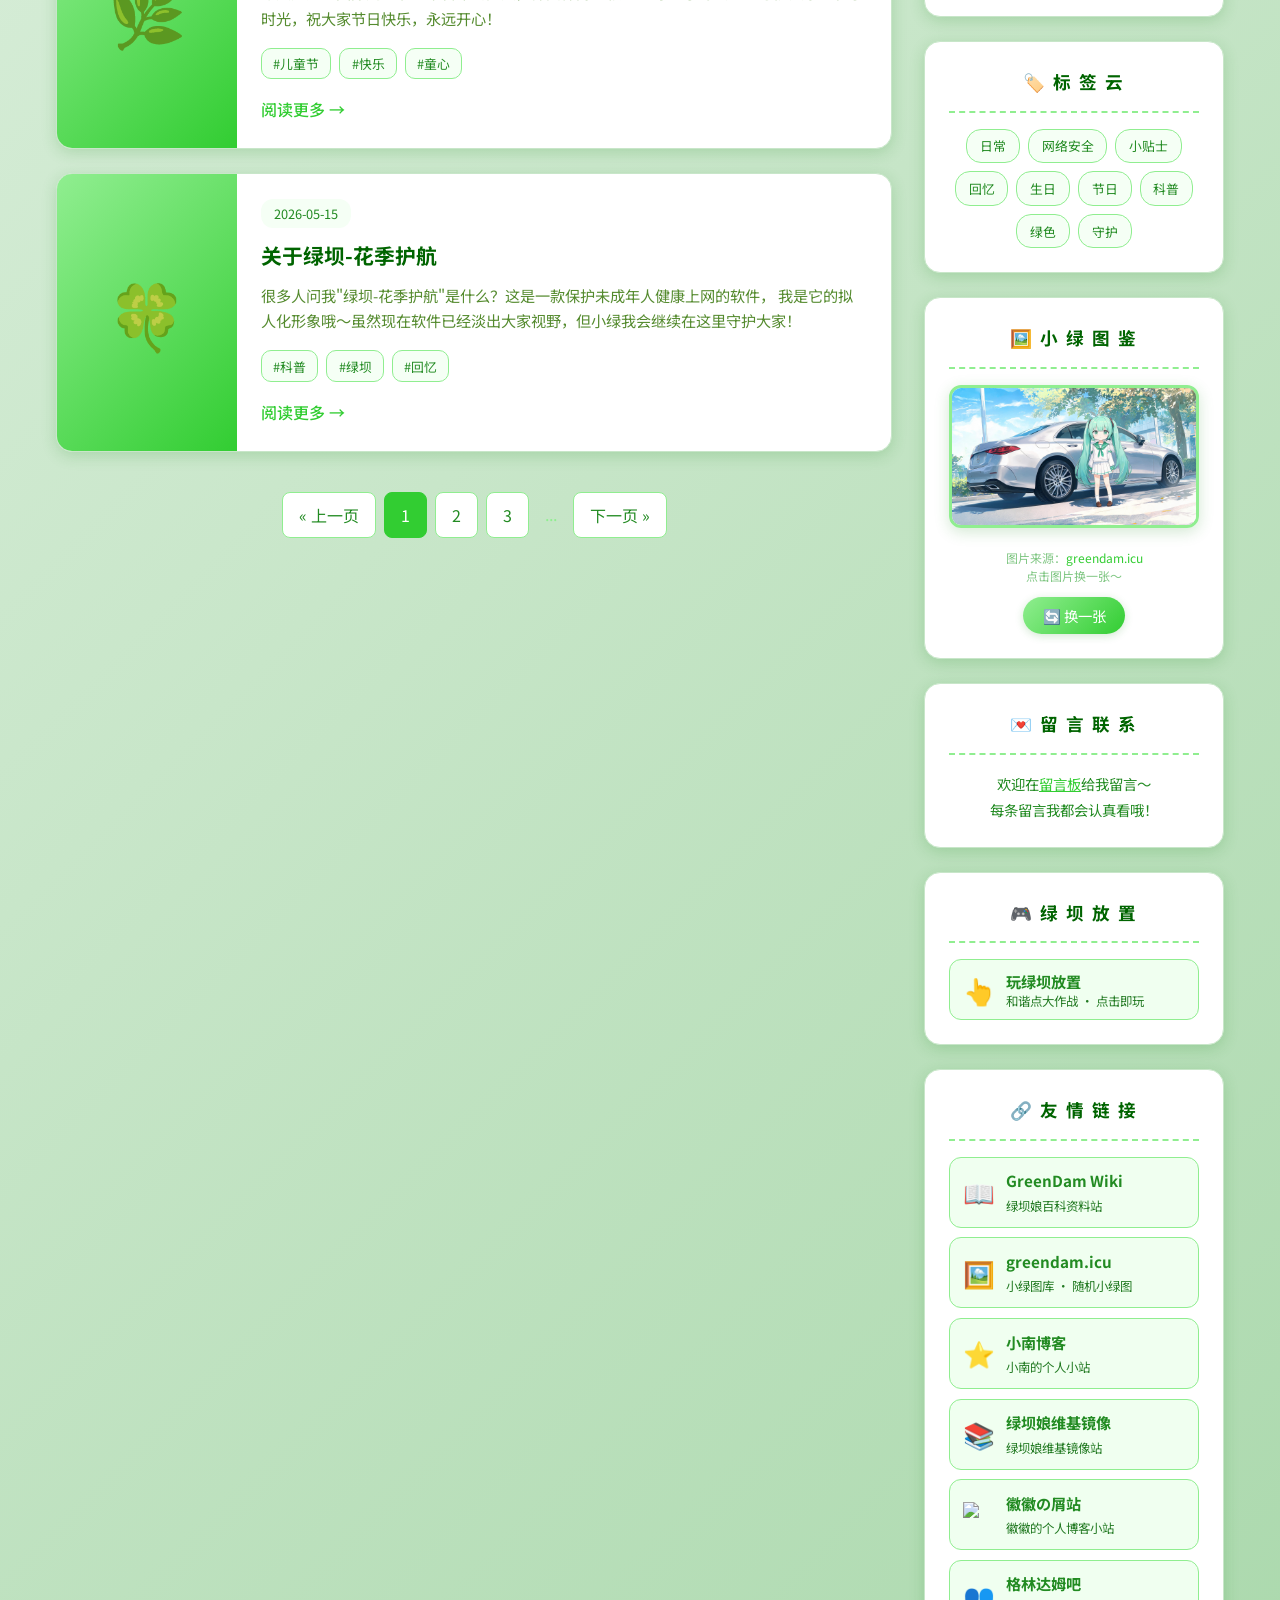
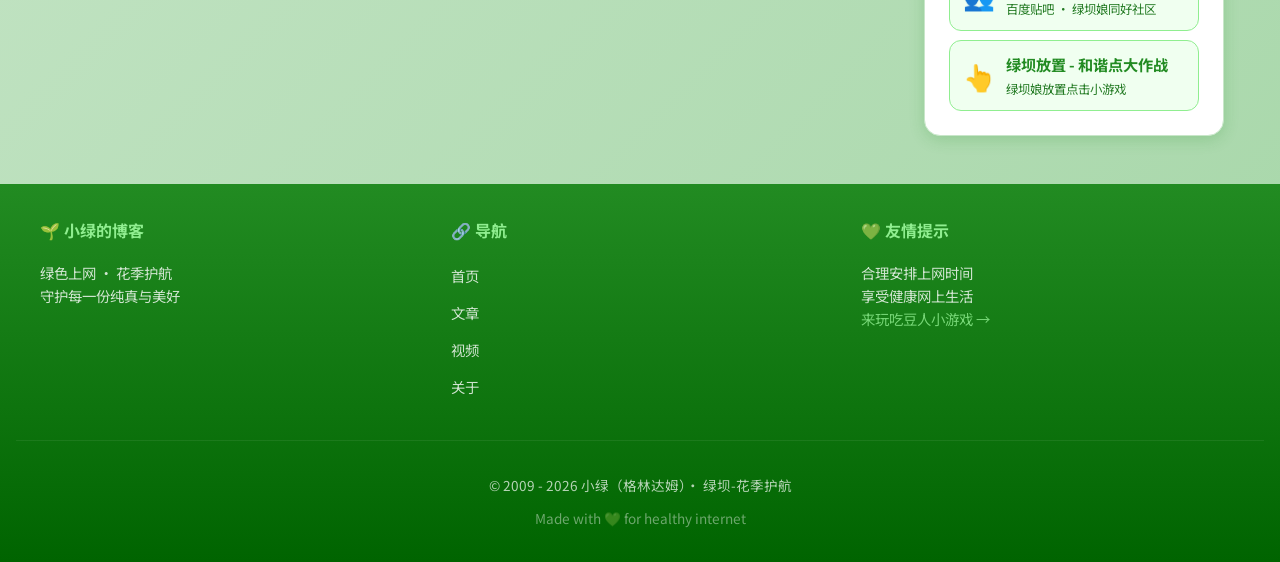
==== commit 6db6d2f7: "feat: 首页新增绿坝放置游戏入口，点击全屏遮罩层 iframe 嵌入游玩 - 侧栏「友情链接」上方新增🎮绿坝放置入口卡片（复用友链卡片样式，全主题适配） - 全屏遮罩层嵌入 greendamCli" ====
--- a/index.html
+++ b/index.html
@@ -222,6 +222,18 @@
                     欢迎在<a href="rumors.html" style="color: var(--green-main);">留言板</a>给我留言～<br>
                     每条留言我都会认真看哦！
                 </p>
+            </div>
+
+            <!-- 绿坝放置游戏入口 -->
+            <div class="sidebar-widget">
+                <h3 class="widget-title">🎮 绿 坝 放 置</h3>
+                <button type="button" id="openClickerBtn" class="friend-link-card clicker-entry">
+                    <span class="friend-link-icon">👆</span>
+                    <span class="friend-link-info">
+                        <span class="friend-link-name">玩绿坝放置</span>
+                        <span class="friend-link-desc">和谐点大作战 · 点击即玩</span>
+                    </span>
+                </button>
             </div>
 
             <!-- 友情链接 -->
@@ -349,5 +361,32 @@
     <script src="js/navbar.js">
         //引入navbar.js
     </script>
+
+    <!-- 绿坝放置 全屏游戏遮罩层 -->
+    <div id="clickerOverlay" class="clicker-overlay" hidden>
+        <button type="button" id="closeClickerBtn" class="clicker-close">✕ 返回</button>
+        <iframe class="clicker-frame" title="绿坝放置 - 和谐点大作战"
+                data-src="https://momordica2020.github.io/greendamClicker/"></iframe>
+    </div>
+    <script>
+    // 绿坝放置：全屏遮罩层嵌入游戏，点击入口打开 / ✕返回 或 Esc 关闭
+    (function() {
+        const overlay = document.getElementById('clickerOverlay');
+        const frame = overlay.querySelector('.clicker-frame');
+        document.getElementById('openClickerBtn').addEventListener('click', function() {
+            if (!frame.src) frame.src = frame.dataset.src; // 首次打开才加载游戏
+            overlay.hidden = false;
+            document.body.style.overflow = 'hidden';
+        });
+        function closeOverlay() {
+            overlay.hidden = true;
+            document.body.style.overflow = '';
+        }
+        document.getElementById('closeClickerBtn').addEventListener('click', closeOverlay);
+        document.addEventListener('keydown', function(e) {
+            if (e.key === 'Escape' && !overlay.hidden) closeOverlay();
+        });
+    })();
+    </script>
 </body>
 </html>
--- a/css/style.css
+++ b/css/style.css
@@ -724,3 +724,47 @@
     object-fit: contain;
     display: block;
 }
+
+/* 绿坝放置 - 游戏入口与全屏遮罩层 */
+.clicker-entry {
+    width: 100%;
+    cursor: pointer;
+    font-family: inherit;
+    text-align: left;
+}
+
+.clicker-overlay {
+    position: fixed;
+    inset: 0;
+    z-index: 10001;
+    background: rgba(0, 0, 0, 0.9);
+}
+
+.clicker-frame {
+    width: 100%;
+    height: 100%;
+    border: none;
+    display: block;
+}
+
+.clicker-close {
+    position: absolute;
+    top: 0.8rem;
+    right: 0.8rem;
+    z-index: 10002;
+    padding: 0.45rem 1rem;
+    border: none;
+    border-radius: 10px;
+    background: var(--green-main, #32CD32);
+    color: #fff;
+    font-size: 0.95rem;
+    font-weight: bold;
+    cursor: pointer;
+    box-shadow: 0 2px 10px rgba(0, 0, 0, 0.4);
+    transition: transform 0.2s ease, box-shadow 0.2s ease;
+}
+
+.clicker-close:hover {
+    transform: scale(1.06);
+    box-shadow: 0 4px 14px rgba(0, 0, 0, 0.5);
+}
